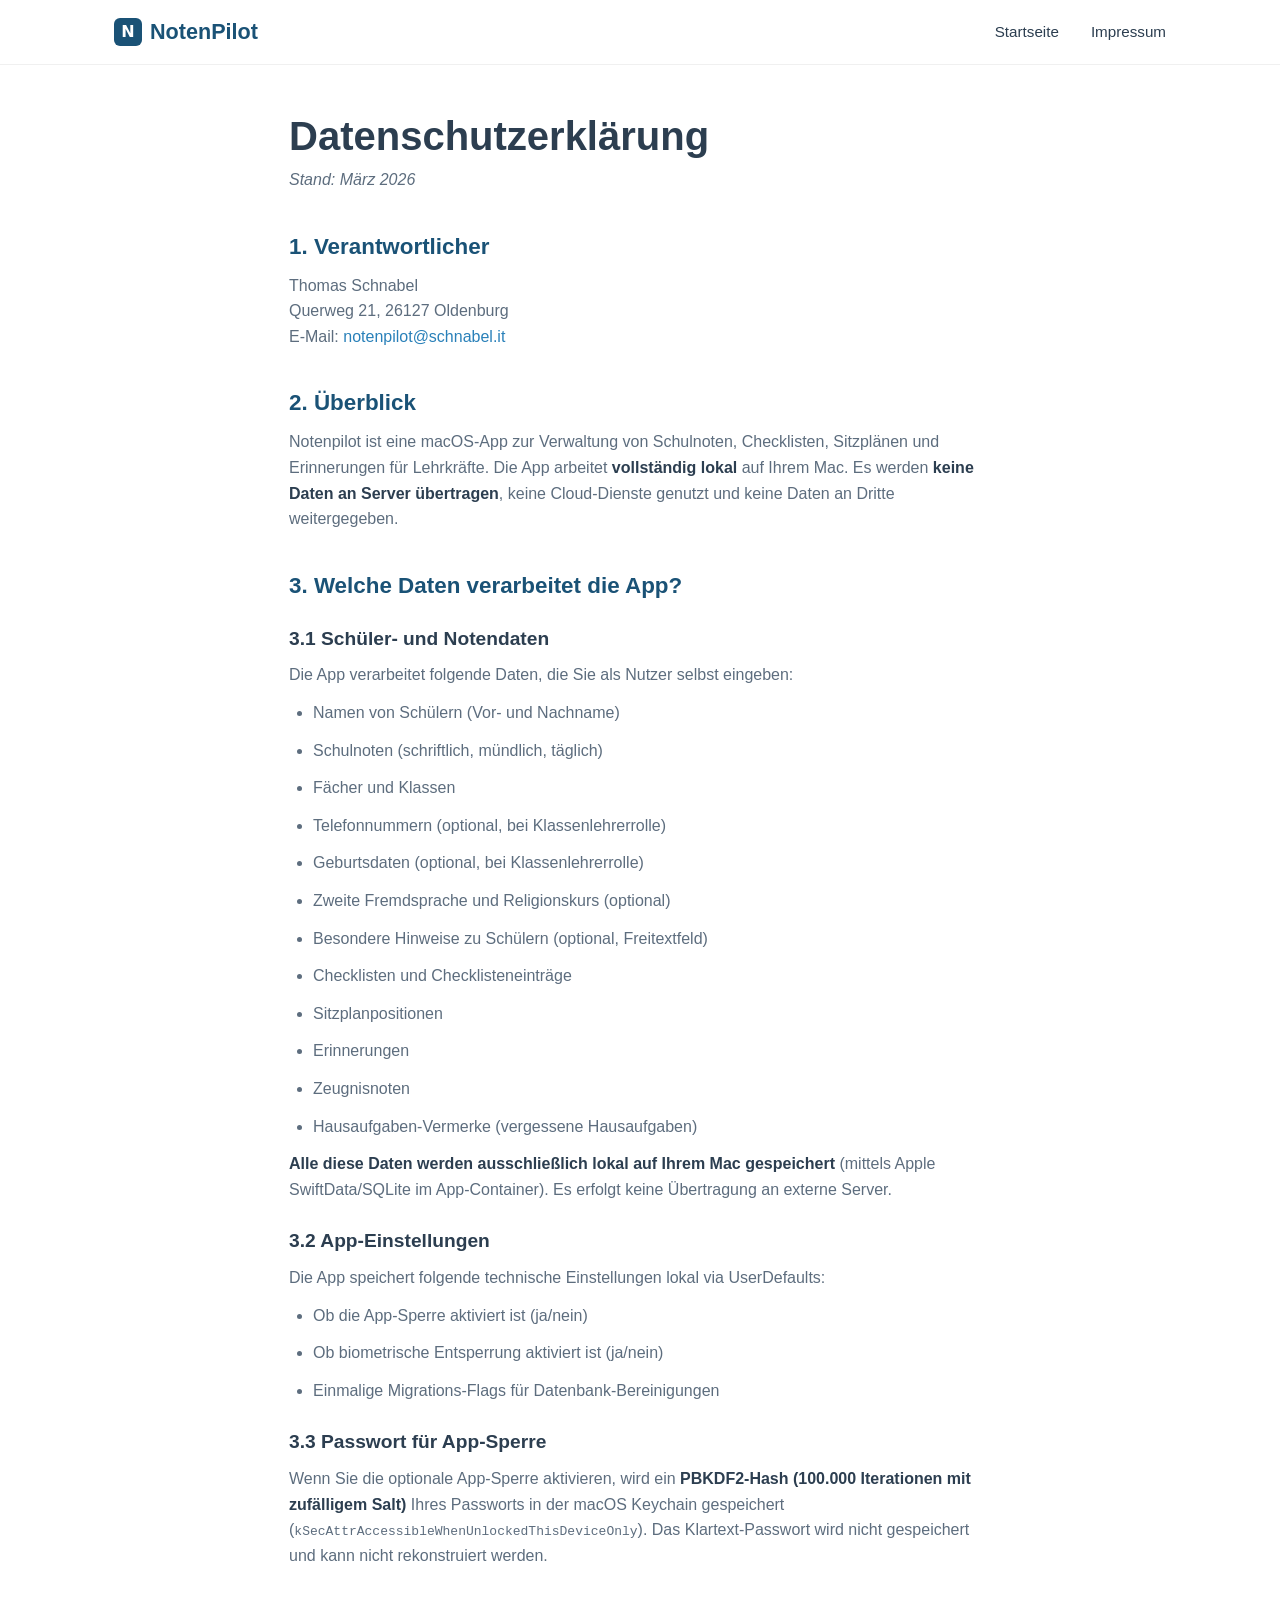
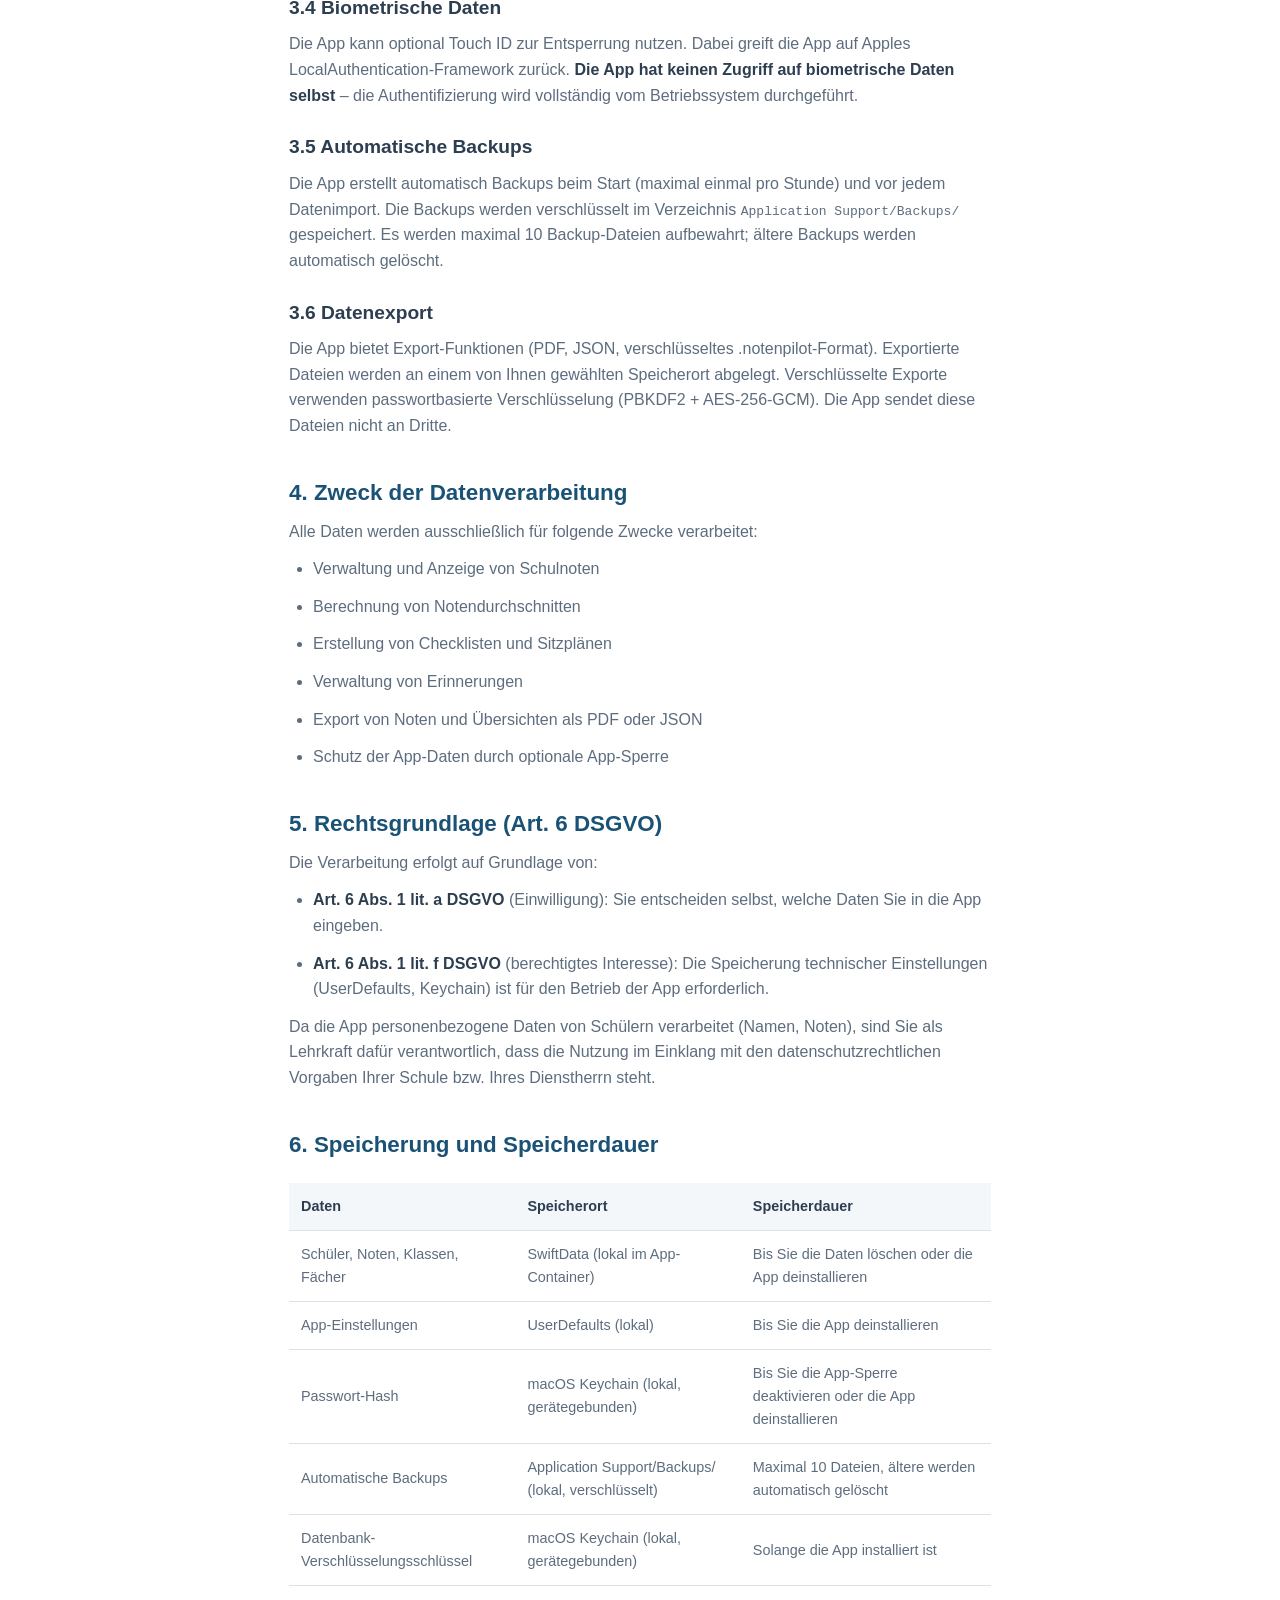
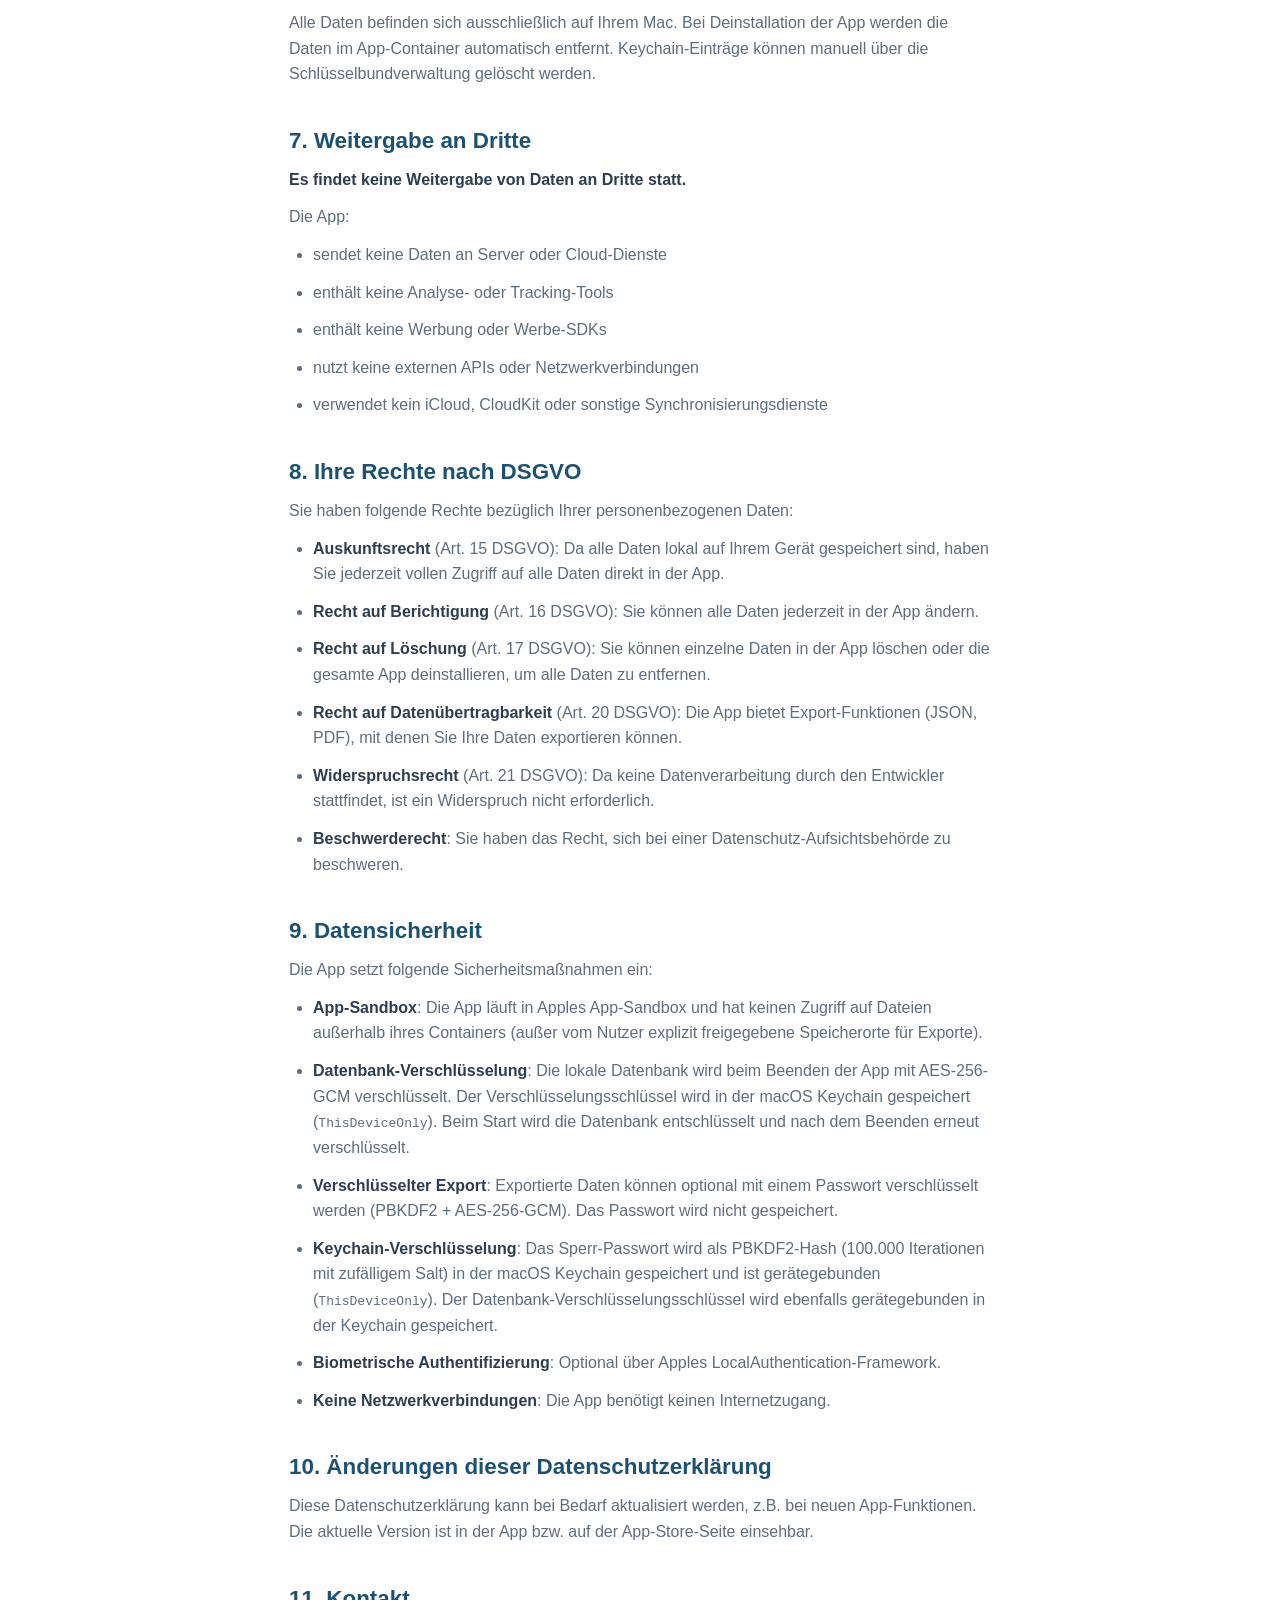
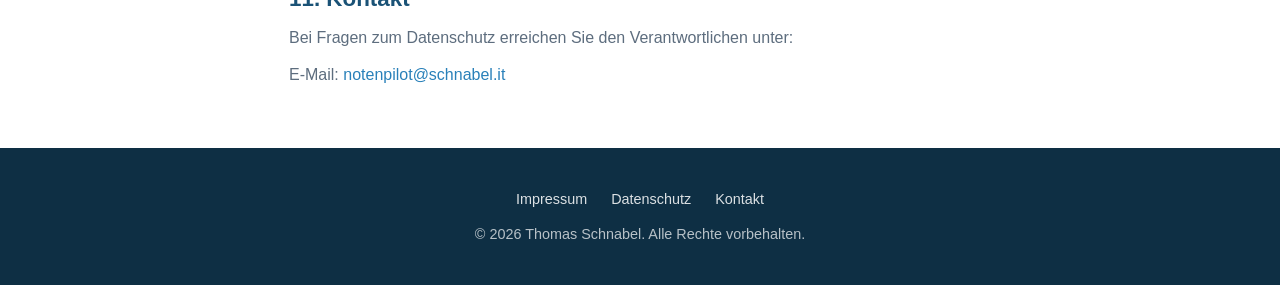
==== datenschutz.html @ e90957d6 "Initial commit: NotenPilot landing page Static landing page for notenpilot.schnabel.it with features" ====
<!DOCTYPE html>
<html lang="de">
<head>
  <meta charset="UTF-8">
  <meta name="viewport" content="width=device-width, initial-scale=1.0">
  <title>Datenschutzerklärung – NotenPilot</title>
  <link rel="stylesheet" href="css/style.css">
</head>
<body>

  <header class="header">
    <div class="container">
      <a href="/" class="logo">
        <svg width="28" height="28" viewBox="0 0 28 28" fill="none"><rect width="28" height="28" rx="6" fill="#1a5276"/><text x="14" y="19" text-anchor="middle" fill="#fff" font-size="16" font-weight="700" font-family="system-ui">N</text></svg>
        NotenPilot
      </a>
      <nav class="nav-links">
        <a href="/">Startseite</a>
        <a href="/impressum.html">Impressum</a>
      </nav>
      <button class="hamburger" aria-label="Menü öffnen">
        <span></span><span></span><span></span>
      </button>
    </div>
  </header>

  <main class="content-page">
    <h1>Datenschutzerklärung</h1>
    <p class="subtitle"><em>Stand: März 2026</em></p>

    <h2>1. Verantwortlicher</h2>
    <p>
      Thomas Schnabel<br>
      Querweg 21, 26127 Oldenburg<br>
      E-Mail: <a href="mailto:notenpilot@schnabel.it">notenpilot@schnabel.it</a>
    </p>

    <h2>2. Überblick</h2>
    <p>Notenpilot ist eine macOS-App zur Verwaltung von Schulnoten, Checklisten, Sitzplänen und Erinnerungen für Lehrkräfte. Die App arbeitet <strong>vollständig lokal</strong> auf Ihrem Mac. Es werden <strong>keine Daten an Server übertragen</strong>, keine Cloud-Dienste genutzt und keine Daten an Dritte weitergegeben.</p>

    <h2>3. Welche Daten verarbeitet die App?</h2>

    <h3>3.1 Schüler- und Notendaten</h3>
    <p>Die App verarbeitet folgende Daten, die Sie als Nutzer selbst eingeben:</p>
    <ul>
      <li>Namen von Schülern (Vor- und Nachname)</li>
      <li>Schulnoten (schriftlich, mündlich, täglich)</li>
      <li>Fächer und Klassen</li>
      <li>Telefonnummern (optional, bei Klassenlehrerrolle)</li>
      <li>Geburtsdaten (optional, bei Klassenlehrerrolle)</li>
      <li>Zweite Fremdsprache und Religionskurs (optional)</li>
      <li>Besondere Hinweise zu Schülern (optional, Freitextfeld)</li>
      <li>Checklisten und Checklisteneinträge</li>
      <li>Sitzplanpositionen</li>
      <li>Erinnerungen</li>
      <li>Zeugnisnoten</li>
      <li>Hausaufgaben-Vermerke (vergessene Hausaufgaben)</li>
    </ul>
    <p><strong>Alle diese Daten werden ausschließlich lokal auf Ihrem Mac gespeichert</strong> (mittels Apple SwiftData/SQLite im App-Container). Es erfolgt keine Übertragung an externe Server.</p>

    <h3>3.2 App-Einstellungen</h3>
    <p>Die App speichert folgende technische Einstellungen lokal via UserDefaults:</p>
    <ul>
      <li>Ob die App-Sperre aktiviert ist (ja/nein)</li>
      <li>Ob biometrische Entsperrung aktiviert ist (ja/nein)</li>
      <li>Einmalige Migrations-Flags für Datenbank-Bereinigungen</li>
    </ul>

    <h3>3.3 Passwort für App-Sperre</h3>
    <p>Wenn Sie die optionale App-Sperre aktivieren, wird ein <strong>PBKDF2-Hash (100.000 Iterationen mit zufälligem Salt)</strong> Ihres Passworts in der macOS Keychain gespeichert (<code>kSecAttrAccessibleWhenUnlockedThisDeviceOnly</code>). Das Klartext-Passwort wird nicht gespeichert und kann nicht rekonstruiert werden.</p>

    <h3>3.4 Biometrische Daten</h3>
    <p>Die App kann optional Touch ID zur Entsperrung nutzen. Dabei greift die App auf Apples LocalAuthentication-Framework zurück. <strong>Die App hat keinen Zugriff auf biometrische Daten selbst</strong> – die Authentifizierung wird vollständig vom Betriebssystem durchgeführt.</p>

    <h3>3.5 Automatische Backups</h3>
    <p>Die App erstellt automatisch Backups beim Start (maximal einmal pro Stunde) und vor jedem Datenimport. Die Backups werden verschlüsselt im Verzeichnis <code>Application Support/Backups/</code> gespeichert. Es werden maximal 10 Backup-Dateien aufbewahrt; ältere Backups werden automatisch gelöscht.</p>

    <h3>3.6 Datenexport</h3>
    <p>Die App bietet Export-Funktionen (PDF, JSON, verschlüsseltes .notenpilot-Format). Exportierte Dateien werden an einem von Ihnen gewählten Speicherort abgelegt. Verschlüsselte Exporte verwenden passwortbasierte Verschlüsselung (PBKDF2 + AES-256-GCM). Die App sendet diese Dateien nicht an Dritte.</p>

    <h2>4. Zweck der Datenverarbeitung</h2>
    <p>Alle Daten werden ausschließlich für folgende Zwecke verarbeitet:</p>
    <ul>
      <li>Verwaltung und Anzeige von Schulnoten</li>
      <li>Berechnung von Notendurchschnitten</li>
      <li>Erstellung von Checklisten und Sitzplänen</li>
      <li>Verwaltung von Erinnerungen</li>
      <li>Export von Noten und Übersichten als PDF oder JSON</li>
      <li>Schutz der App-Daten durch optionale App-Sperre</li>
    </ul>

    <h2>5. Rechtsgrundlage (Art. 6 DSGVO)</h2>
    <p>Die Verarbeitung erfolgt auf Grundlage von:</p>
    <ul>
      <li><strong>Art. 6 Abs. 1 lit. a DSGVO</strong> (Einwilligung): Sie entscheiden selbst, welche Daten Sie in die App eingeben.</li>
      <li><strong>Art. 6 Abs. 1 lit. f DSGVO</strong> (berechtigtes Interesse): Die Speicherung technischer Einstellungen (UserDefaults, Keychain) ist für den Betrieb der App erforderlich.</li>
    </ul>
    <p>Da die App personenbezogene Daten von Schülern verarbeitet (Namen, Noten), sind Sie als Lehrkraft dafür verantwortlich, dass die Nutzung im Einklang mit den datenschutzrechtlichen Vorgaben Ihrer Schule bzw. Ihres Dienstherrn steht.</p>

    <h2>6. Speicherung und Speicherdauer</h2>
    <table>
      <thead>
        <tr>
          <th>Daten</th>
          <th>Speicherort</th>
          <th>Speicherdauer</th>
        </tr>
      </thead>
      <tbody>
        <tr>
          <td>Schüler, Noten, Klassen, Fächer</td>
          <td>SwiftData (lokal im App-Container)</td>
          <td>Bis Sie die Daten löschen oder die App deinstallieren</td>
        </tr>
        <tr>
          <td>App-Einstellungen</td>
          <td>UserDefaults (lokal)</td>
          <td>Bis Sie die App deinstallieren</td>
        </tr>
        <tr>
          <td>Passwort-Hash</td>
          <td>macOS Keychain (lokal, gerätegebunden)</td>
          <td>Bis Sie die App-Sperre deaktivieren oder die App deinstallieren</td>
        </tr>
        <tr>
          <td>Automatische Backups</td>
          <td>Application Support/Backups/ (lokal, verschlüsselt)</td>
          <td>Maximal 10 Dateien, ältere werden automatisch gelöscht</td>
        </tr>
        <tr>
          <td>Datenbank-Verschlüsselungsschlüssel</td>
          <td>macOS Keychain (lokal, gerätegebunden)</td>
          <td>Solange die App installiert ist</td>
        </tr>
      </tbody>
    </table>
    <p>Alle Daten befinden sich ausschließlich auf Ihrem Mac. Bei Deinstallation der App werden die Daten im App-Container automatisch entfernt. Keychain-Einträge können manuell über die Schlüsselbundverwaltung gelöscht werden.</p>

    <h2>7. Weitergabe an Dritte</h2>
    <p><strong>Es findet keine Weitergabe von Daten an Dritte statt.</strong></p>
    <p>Die App:</p>
    <ul>
      <li>sendet keine Daten an Server oder Cloud-Dienste</li>
      <li>enthält keine Analyse- oder Tracking-Tools</li>
      <li>enthält keine Werbung oder Werbe-SDKs</li>
      <li>nutzt keine externen APIs oder Netzwerkverbindungen</li>
      <li>verwendet kein iCloud, CloudKit oder sonstige Synchronisierungsdienste</li>
    </ul>

    <h2>8. Ihre Rechte nach DSGVO</h2>
    <p>Sie haben folgende Rechte bezüglich Ihrer personenbezogenen Daten:</p>
    <ul>
      <li><strong>Auskunftsrecht</strong> (Art. 15 DSGVO): Da alle Daten lokal auf Ihrem Gerät gespeichert sind, haben Sie jederzeit vollen Zugriff auf alle Daten direkt in der App.</li>
      <li><strong>Recht auf Berichtigung</strong> (Art. 16 DSGVO): Sie können alle Daten jederzeit in der App ändern.</li>
      <li><strong>Recht auf Löschung</strong> (Art. 17 DSGVO): Sie können einzelne Daten in der App löschen oder die gesamte App deinstallieren, um alle Daten zu entfernen.</li>
      <li><strong>Recht auf Datenübertragbarkeit</strong> (Art. 20 DSGVO): Die App bietet Export-Funktionen (JSON, PDF), mit denen Sie Ihre Daten exportieren können.</li>
      <li><strong>Widerspruchsrecht</strong> (Art. 21 DSGVO): Da keine Datenverarbeitung durch den Entwickler stattfindet, ist ein Widerspruch nicht erforderlich.</li>
      <li><strong>Beschwerderecht</strong>: Sie haben das Recht, sich bei einer Datenschutz-Aufsichtsbehörde zu beschweren.</li>
    </ul>

    <h2>9. Datensicherheit</h2>
    <p>Die App setzt folgende Sicherheitsmaßnahmen ein:</p>
    <ul>
      <li><strong>App-Sandbox</strong>: Die App läuft in Apples App-Sandbox und hat keinen Zugriff auf Dateien außerhalb ihres Containers (außer vom Nutzer explizit freigegebene Speicherorte für Exporte).</li>
      <li><strong>Datenbank-Verschlüsselung</strong>: Die lokale Datenbank wird beim Beenden der App mit AES-256-GCM verschlüsselt. Der Verschlüsselungsschlüssel wird in der macOS Keychain gespeichert (<code>ThisDeviceOnly</code>). Beim Start wird die Datenbank entschlüsselt und nach dem Beenden erneut verschlüsselt.</li>
      <li><strong>Verschlüsselter Export</strong>: Exportierte Daten können optional mit einem Passwort verschlüsselt werden (PBKDF2 + AES-256-GCM). Das Passwort wird nicht gespeichert.</li>
      <li><strong>Keychain-Verschlüsselung</strong>: Das Sperr-Passwort wird als PBKDF2-Hash (100.000 Iterationen mit zufälligem Salt) in der macOS Keychain gespeichert und ist gerätegebunden (<code>ThisDeviceOnly</code>). Der Datenbank-Verschlüsselungsschlüssel wird ebenfalls gerätegebunden in der Keychain gespeichert.</li>
      <li><strong>Biometrische Authentifizierung</strong>: Optional über Apples LocalAuthentication-Framework.</li>
      <li><strong>Keine Netzwerkverbindungen</strong>: Die App benötigt keinen Internetzugang.</li>
    </ul>

    <h2>10. Änderungen dieser Datenschutzerklärung</h2>
    <p>Diese Datenschutzerklärung kann bei Bedarf aktualisiert werden, z.B. bei neuen App-Funktionen. Die aktuelle Version ist in der App bzw. auf der App-Store-Seite einsehbar.</p>

    <h2>11. Kontakt</h2>
    <p>Bei Fragen zum Datenschutz erreichen Sie den Verantwortlichen unter:</p>
    <p>E-Mail: <a href="mailto:notenpilot@schnabel.it">notenpilot@schnabel.it</a></p>
  </main>

  <footer class="footer">
    <div class="container">
      <div class="footer-links">
        <a href="/impressum.html">Impressum</a>
        <a href="/datenschutz.html">Datenschutz</a>
        <a href="mailto:notenpilot@schnabel.it">Kontakt</a>
      </div>
      <p>&copy; 2026 Thomas Schnabel. Alle Rechte vorbehalten.</p>
    </div>
  </footer>

  <script src="js/main.js"></script>
</body>
</html>
---- css/style.css ----
/* ===== Custom Properties ===== */
:root {
  --primary: #1a5276;
  --primary-light: #2980b9;
  --primary-dark: #0e2f44;
  --secondary: #1e8449;
  --bg: #ffffff;
  --bg-alt: #f4f7fa;
  --bg-dark: #0e2f44;
  --text: #2c3e50;
  --text-light: #5d6d7e;
  --font: -apple-system, BlinkMacSystemFont, "Segoe UI", Roboto, "Helvetica Neue", Arial, sans-serif;
  --radius: 12px;
  --shadow: 0 2px 16px rgba(0,0,0,0.08);
  --transition: 0.3s ease;
}

/* ===== Reset ===== */
*, *::before, *::after { box-sizing: border-box; margin: 0; padding: 0; }
html { scroll-behavior: smooth; }
body {
  font-family: var(--font);
  color: var(--text);
  background: var(--bg);
  line-height: 1.6;
  -webkit-font-smoothing: antialiased;
}
img, svg { display: block; max-width: 100%; }
a { color: var(--primary-light); text-decoration: none; }
a:hover { text-decoration: underline; }
ul { list-style: none; }

/* ===== Typography ===== */
h1 { font-size: clamp(2.2rem, 5vw, 3.5rem); line-height: 1.15; font-weight: 700; }
h2 { font-size: clamp(1.6rem, 3vw, 2.2rem); line-height: 1.25; font-weight: 700; }
h3 { font-size: 1.2rem; font-weight: 600; }

/* ===== Layout ===== */
.container { max-width: 1100px; margin: 0 auto; padding: 0 1.5rem; }
.section { padding: 5rem 0; }
.section--alt { background: var(--bg-alt); }
.section--dark { background: var(--bg-dark); color: #fff; }
.section--dark .section-subtitle { color: rgba(255,255,255,0.75); }
.section-title { text-align: center; margin-bottom: 0.75rem; }
.section-subtitle { text-align: center; color: var(--text-light); margin-bottom: 3rem; max-width: 600px; margin-left: auto; margin-right: auto; font-size: 1.1rem; }

/* ===== Header ===== */
.header {
  position: sticky; top: 0; z-index: 100;
  background: rgba(255,255,255,0.85);
  backdrop-filter: blur(12px);
  -webkit-backdrop-filter: blur(12px);
  border-bottom: 1px solid rgba(0,0,0,0.06);
}
.header .container {
  display: flex; align-items: center; justify-content: space-between;
  height: 64px;
}
.logo {
  font-size: 1.35rem; font-weight: 700; color: var(--primary);
  display: flex; align-items: center; gap: 0.5rem;
}
.logo:hover { text-decoration: none; }
.nav-links { display: flex; align-items: center; gap: 2rem; }
.nav-links a { color: var(--text); font-size: 0.95rem; font-weight: 500; }
.nav-links a:hover { color: var(--primary-light); text-decoration: none; }
.nav-cta {
  background: var(--primary); color: #fff !important; padding: 0.5rem 1.25rem;
  border-radius: 8px; font-weight: 600; font-size: 0.9rem;
  transition: background var(--transition);
}
.nav-cta:hover { background: var(--primary-light); }

/* Hamburger */
.hamburger { display: none; background: none; border: none; cursor: pointer; padding: 0.5rem; }
.hamburger span {
  display: block; width: 24px; height: 2px; background: var(--text);
  margin: 6px 0; transition: var(--transition);
}
.hamburger.is-open span:nth-child(1) { transform: rotate(45deg) translate(5px, 6px); }
.hamburger.is-open span:nth-child(2) { opacity: 0; }
.hamburger.is-open span:nth-child(3) { transform: rotate(-45deg) translate(5px, -6px); }

/* ===== Hero ===== */
.hero {
  background: linear-gradient(135deg, var(--primary-dark) 0%, var(--primary) 50%, var(--primary-light) 100%);
  color: #fff; padding: 6rem 0 8rem; position: relative; overflow: hidden;
  text-align: center;
}
.hero h1 { margin-bottom: 1.25rem; }
.hero p { font-size: 1.2rem; opacity: 0.9; max-width: 600px; margin: 0 auto 2.5rem; }
.hero-buttons { display: flex; gap: 1rem; justify-content: center; flex-wrap: wrap; }
.btn {
  display: inline-flex; align-items: center; gap: 0.5rem;
  padding: 0.85rem 1.75rem; border-radius: 10px; font-weight: 600;
  font-size: 1rem; transition: transform var(--transition), box-shadow var(--transition);
  cursor: pointer; border: none;
}
.btn:hover { transform: translateY(-2px); box-shadow: 0 4px 20px rgba(0,0,0,0.2); text-decoration: none; }
.btn--primary { background: #fff; color: var(--primary); }
.btn--outline { background: transparent; color: #fff; border: 2px solid rgba(255,255,255,0.5); }
.btn--outline:hover { border-color: #fff; }
.hero-wave {
  position: absolute; bottom: -1px; left: 0; width: 100%;
  line-height: 0;
}
.hero-wave svg { width: 100%; height: auto; }

/* ===== Primary Features (alternating) ===== */
.feature-row {
  display: grid; grid-template-columns: 1fr 1fr; gap: 3rem;
  align-items: center; margin-bottom: 4rem;
}
.feature-row:last-child { margin-bottom: 0; }
.feature-row--reverse .feature-text { order: 2; }
.feature-row--reverse .feature-image { order: 1; }
.feature-text h3 { font-size: 1.5rem; margin-bottom: 0.75rem; color: var(--primary); }
.feature-text p { color: var(--text-light); font-size: 1.05rem; }
.feature-image { border-radius: var(--radius); overflow: hidden; box-shadow: var(--shadow); }
.feature-image img, .feature-image svg { width: 100%; }

/* ===== Secondary Features Grid ===== */
.features-grid {
  display: grid; grid-template-columns: repeat(3, 1fr); gap: 2rem;
  margin-top: 3rem;
}
.feature-card {
  background: var(--bg); border-radius: var(--radius); padding: 2rem;
  box-shadow: var(--shadow); text-align: center;
  transition: transform var(--transition), box-shadow var(--transition);
}
.feature-card:hover { transform: translateY(-4px); box-shadow: 0 8px 30px rgba(0,0,0,0.12); }
.feature-card .icon { width: 56px; height: 56px; margin: 0 auto 1rem; }
.feature-card h3 { margin-bottom: 0.5rem; }
.feature-card p { color: var(--text-light); font-size: 0.95rem; }

/* ===== Privacy Highlight ===== */
.privacy-section {
  background: linear-gradient(135deg, var(--bg-dark) 0%, #153d55 100%);
  color: #fff;
}
.privacy-section .section-subtitle { color: rgba(255,255,255,0.7); }
.privacy-shield { text-align: center; margin-bottom: 1rem; }
.privacy-shield svg { width: 64px; height: 64px; margin: 0 auto; }
.privacy-grid {
  display: grid; grid-template-columns: repeat(3, 1fr); gap: 1.5rem;
}
.privacy-card {
  background: rgba(255,255,255,0.08); border: 1px solid rgba(255,255,255,0.12);
  border-radius: var(--radius); padding: 1.5rem; text-align: center;
  transition: background var(--transition);
}
.privacy-card:hover { background: rgba(255,255,255,0.14); }
.privacy-card .icon { font-size: 2rem; margin-bottom: 0.75rem; }
.privacy-card h3 { font-size: 1.05rem; margin-bottom: 0.4rem; }
.privacy-card p { font-size: 0.9rem; opacity: 0.75; }

/* ===== Roadmap Timeline ===== */
.timeline { position: relative; max-width: 600px; margin: 0 auto; padding-left: 2rem; }
.timeline::before {
  content: ''; position: absolute; left: 0; top: 0; bottom: 0;
  width: 3px; background: var(--primary-light); border-radius: 2px;
}
.timeline-item { position: relative; margin-bottom: 2.5rem; }
.timeline-item:last-child { margin-bottom: 0; }
.timeline-item::before {
  content: ''; position: absolute; left: -2rem; top: 0.35rem;
  width: 13px; height: 13px; background: var(--primary);
  border: 3px solid var(--primary-light); border-radius: 50%;
  transform: translateX(-5px);
}
.timeline-item h3 { margin-bottom: 0.35rem; }
.timeline-item p { color: var(--text-light); font-size: 0.95rem; }
.timeline-badge {
  display: inline-block; font-size: 0.75rem; font-weight: 600;
  background: var(--bg-alt); color: var(--primary); padding: 0.2rem 0.6rem;
  border-radius: 4px; margin-bottom: 0.5rem;
}

/* ===== App Store / CTA Section ===== */
.cta-section { text-align: center; }
.cta-section .app-preview { max-width: 700px; margin: 2rem auto 0; border-radius: var(--radius); box-shadow: var(--shadow); }
.app-store-badge { height: 52px; margin: 0 auto; }

/* ===== Footer ===== */
.footer {
  background: var(--bg-dark); color: rgba(255,255,255,0.7);
  padding: 2.5rem 0; text-align: center; font-size: 0.9rem;
}
.footer a { color: rgba(255,255,255,0.85); }
.footer-links { display: flex; justify-content: center; gap: 1.5rem; margin-bottom: 0.75rem; }

/* ===== Content Pages ===== */
.content-page { max-width: 750px; margin: 0 auto; padding: 3rem 1.5rem; }
.content-page h1 { font-size: clamp(1.8rem, 4vw, 2.5rem); margin-bottom: 0.5rem; }
.content-page .subtitle { color: var(--text-light); margin-bottom: 2.5rem; }
.content-page h2 { font-size: 1.4rem; margin-top: 2.5rem; margin-bottom: 0.75rem; color: var(--primary); }
.content-page h3 { margin-top: 1.5rem; margin-bottom: 0.5rem; }
.content-page p, .content-page li { margin-bottom: 0.75rem; color: var(--text-light); }
.content-page ul { padding-left: 1.5rem; list-style: disc; }
.content-page strong { color: var(--text); }
.content-page table { width: 100%; border-collapse: collapse; margin: 1.5rem 0; font-size: 0.9rem; }
.content-page th, .content-page td { text-align: left; padding: 0.75rem; border-bottom: 1px solid #e0e0e0; }
.content-page th { font-weight: 600; color: var(--text); background: var(--bg-alt); }
.content-page td { color: var(--text-light); }

/* ===== Scroll Animations ===== */
.animate-on-scroll {
  opacity: 0; transform: translateY(24px);
  transition: opacity 0.6s ease, transform 0.6s ease;
}
.animate-on-scroll.is-visible { opacity: 1; transform: translateY(0); }

@media (prefers-reduced-motion: reduce) {
  .animate-on-scroll { opacity: 1; transform: none; transition: none; }
}

/* ===== Responsive ===== */
@media (max-width: 1024px) {
  .feature-row { gap: 2rem; }
  .features-grid { grid-template-columns: repeat(2, 1fr); }
  .privacy-grid { grid-template-columns: repeat(2, 1fr); }
}

@media (max-width: 768px) {
  .nav-links {
    position: fixed; top: 64px; left: 0; right: 0; bottom: 0;
    background: rgba(255,255,255,0.97); backdrop-filter: blur(12px);
    flex-direction: column; justify-content: center; gap: 2rem;
    opacity: 0; pointer-events: none; transition: opacity var(--transition);
  }
  .nav-links.is-open { opacity: 1; pointer-events: all; }
  .nav-links a { font-size: 1.2rem; }
  .hamburger { display: block; }

  .hero { padding: 4rem 0 6rem; }
  .feature-row { grid-template-columns: 1fr; gap: 2rem; }
  .feature-row--reverse .feature-text { order: 1; }
  .feature-row--reverse .feature-image { order: 2; }
  .features-grid { grid-template-columns: 1fr; }
  .privacy-grid { grid-template-columns: 1fr; }
  .section { padding: 3.5rem 0; }

  .content-page table { display: block; overflow-x: auto; }
}
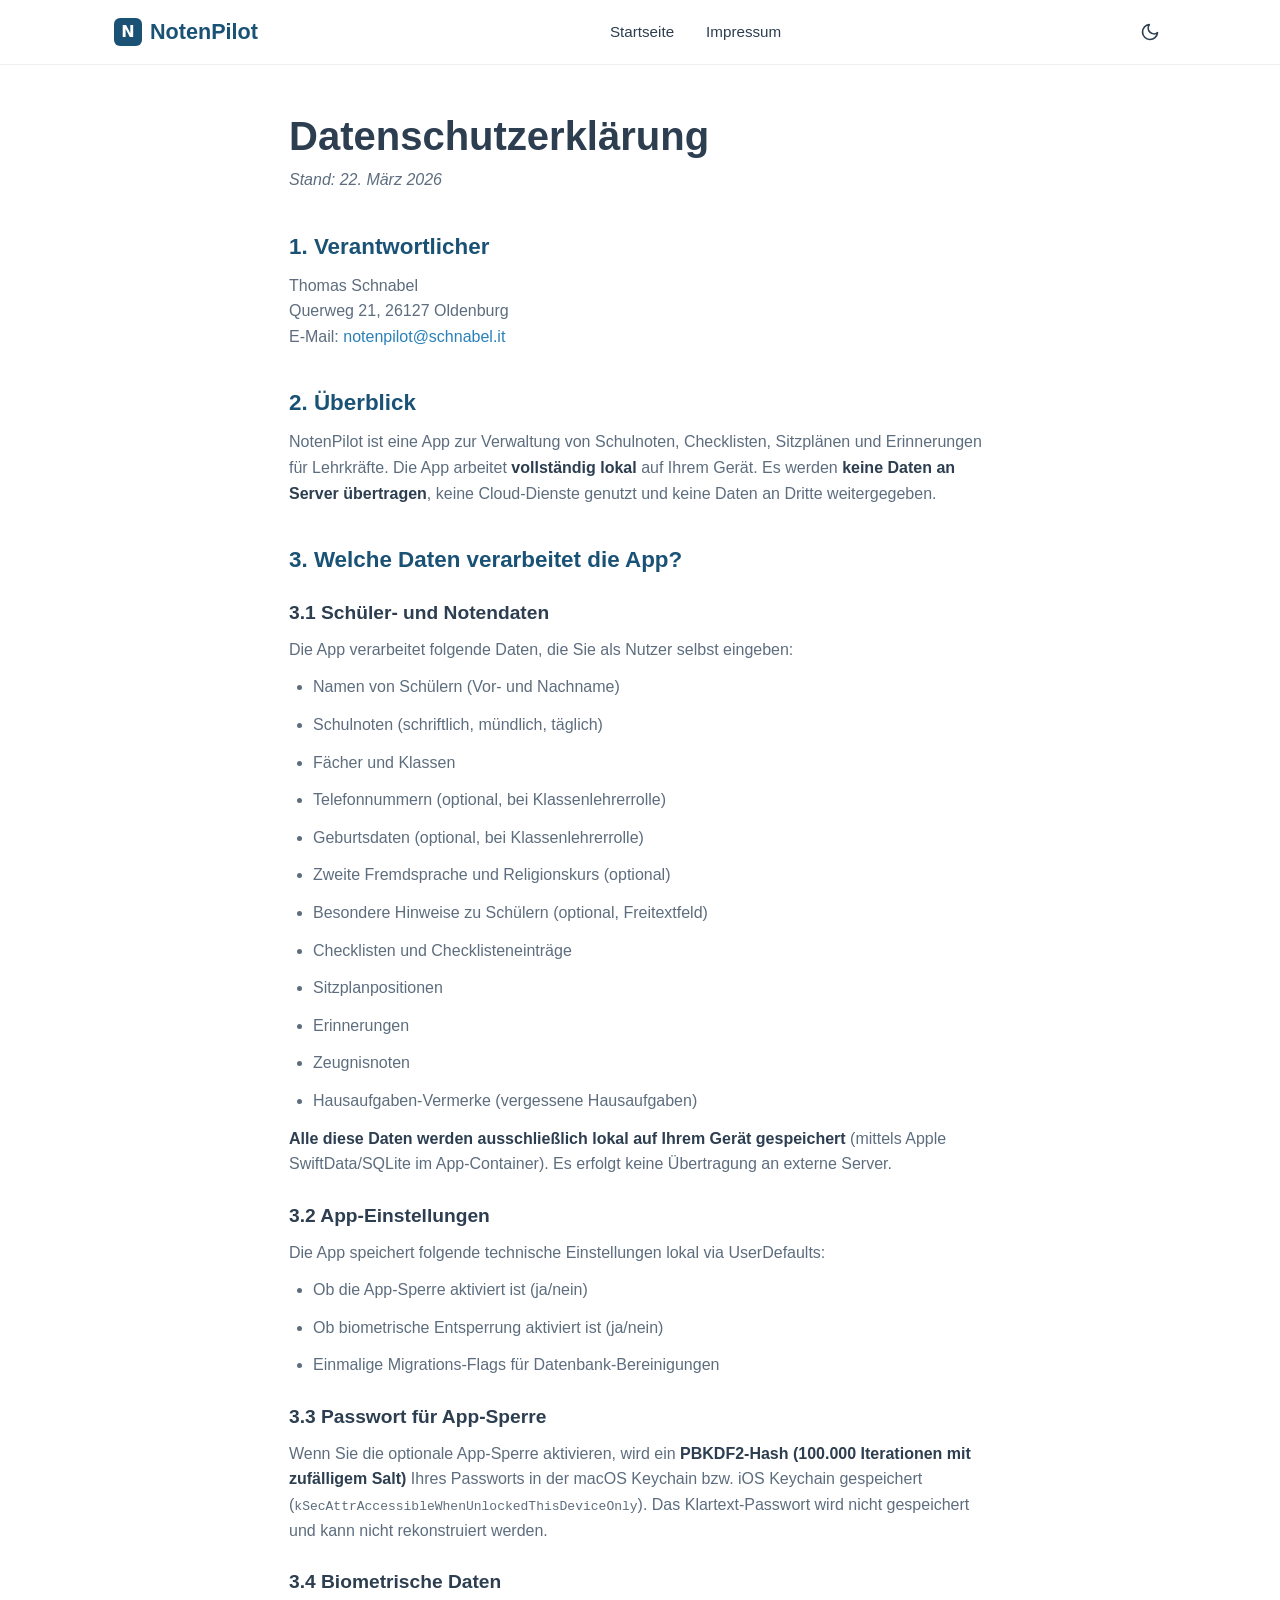
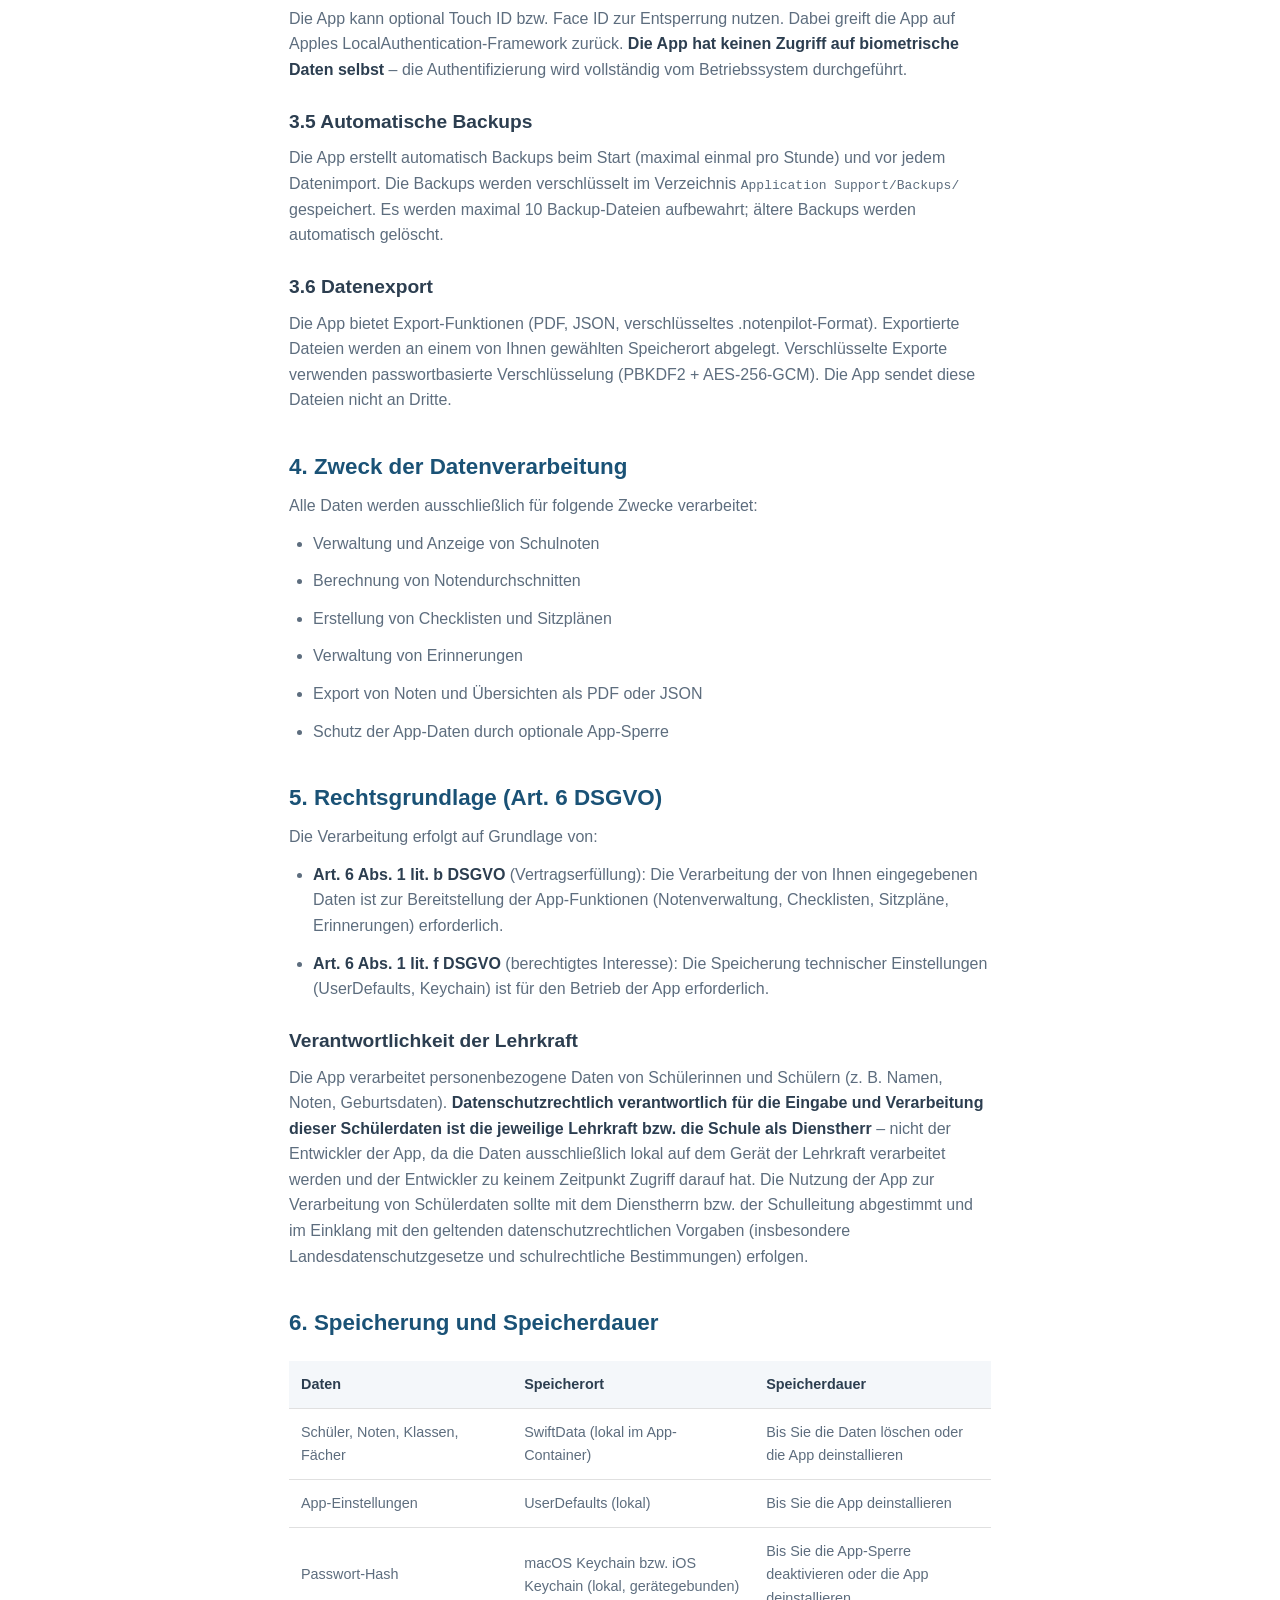
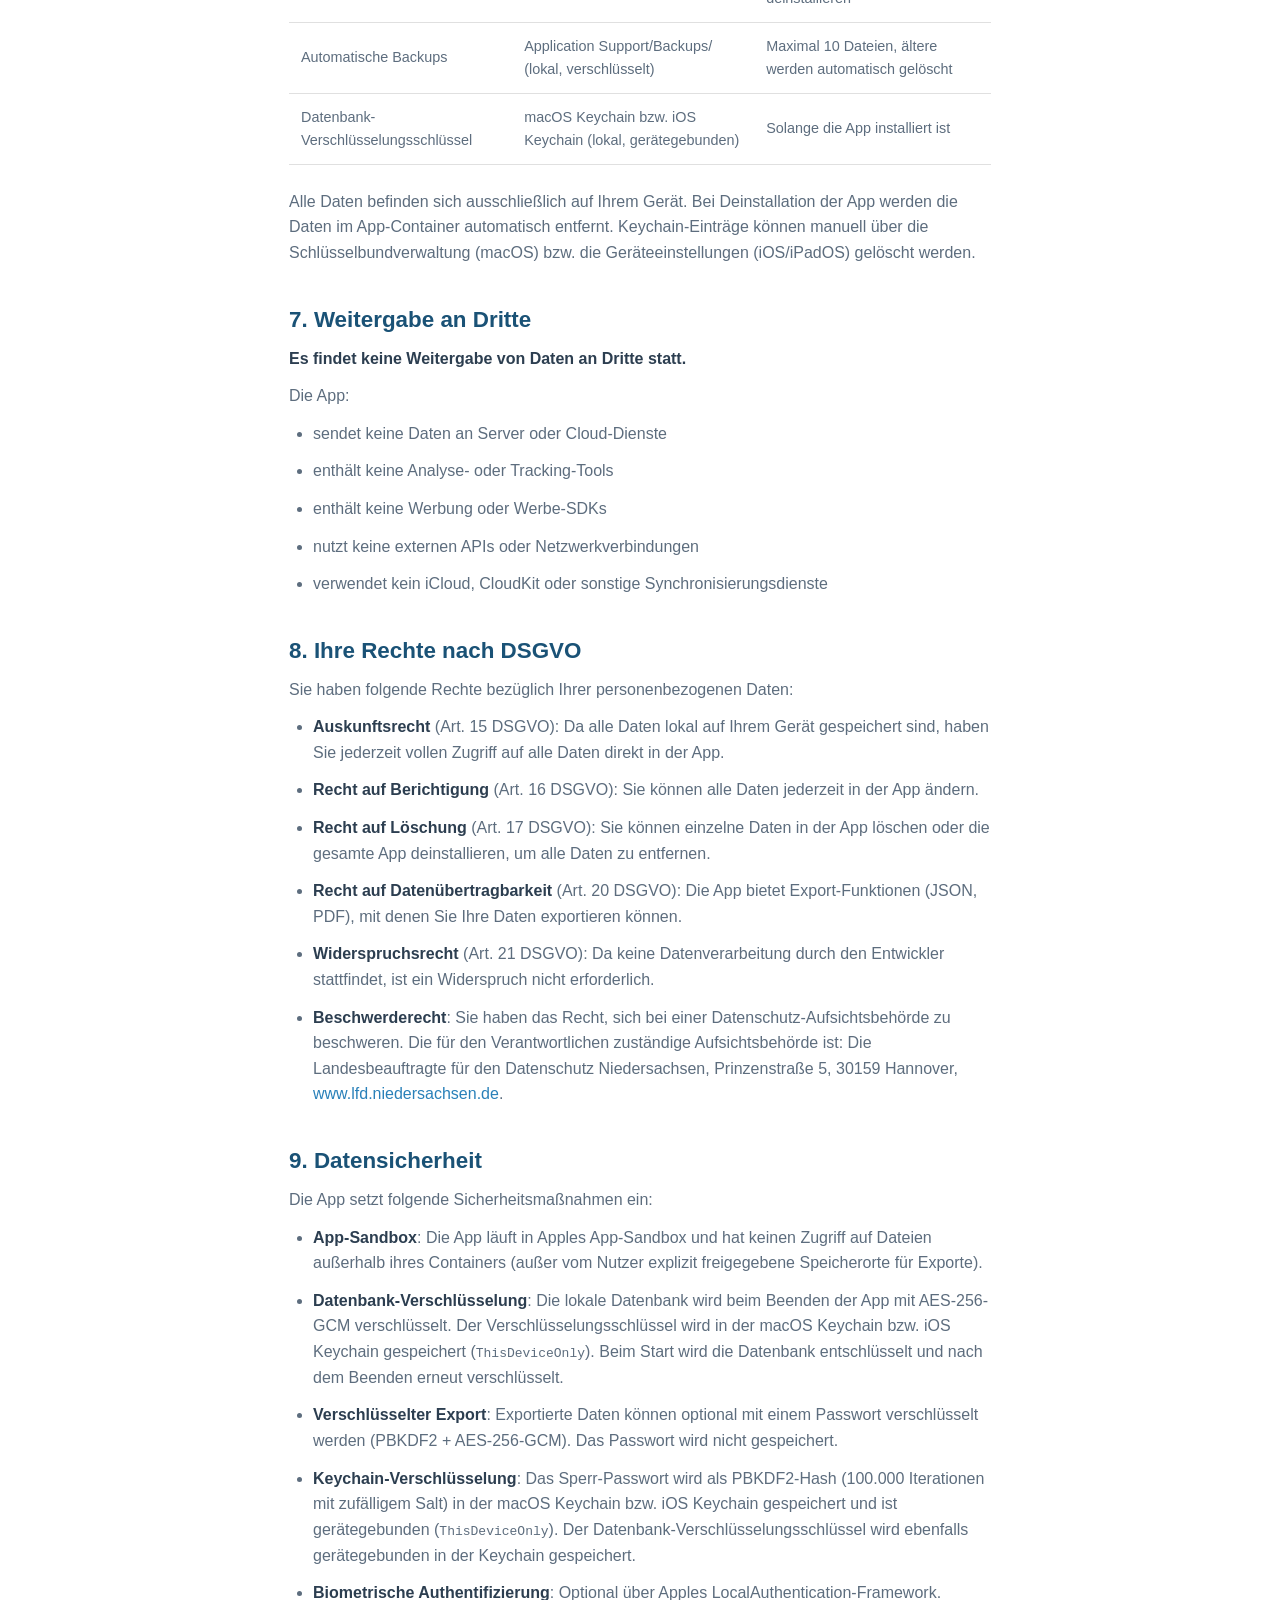
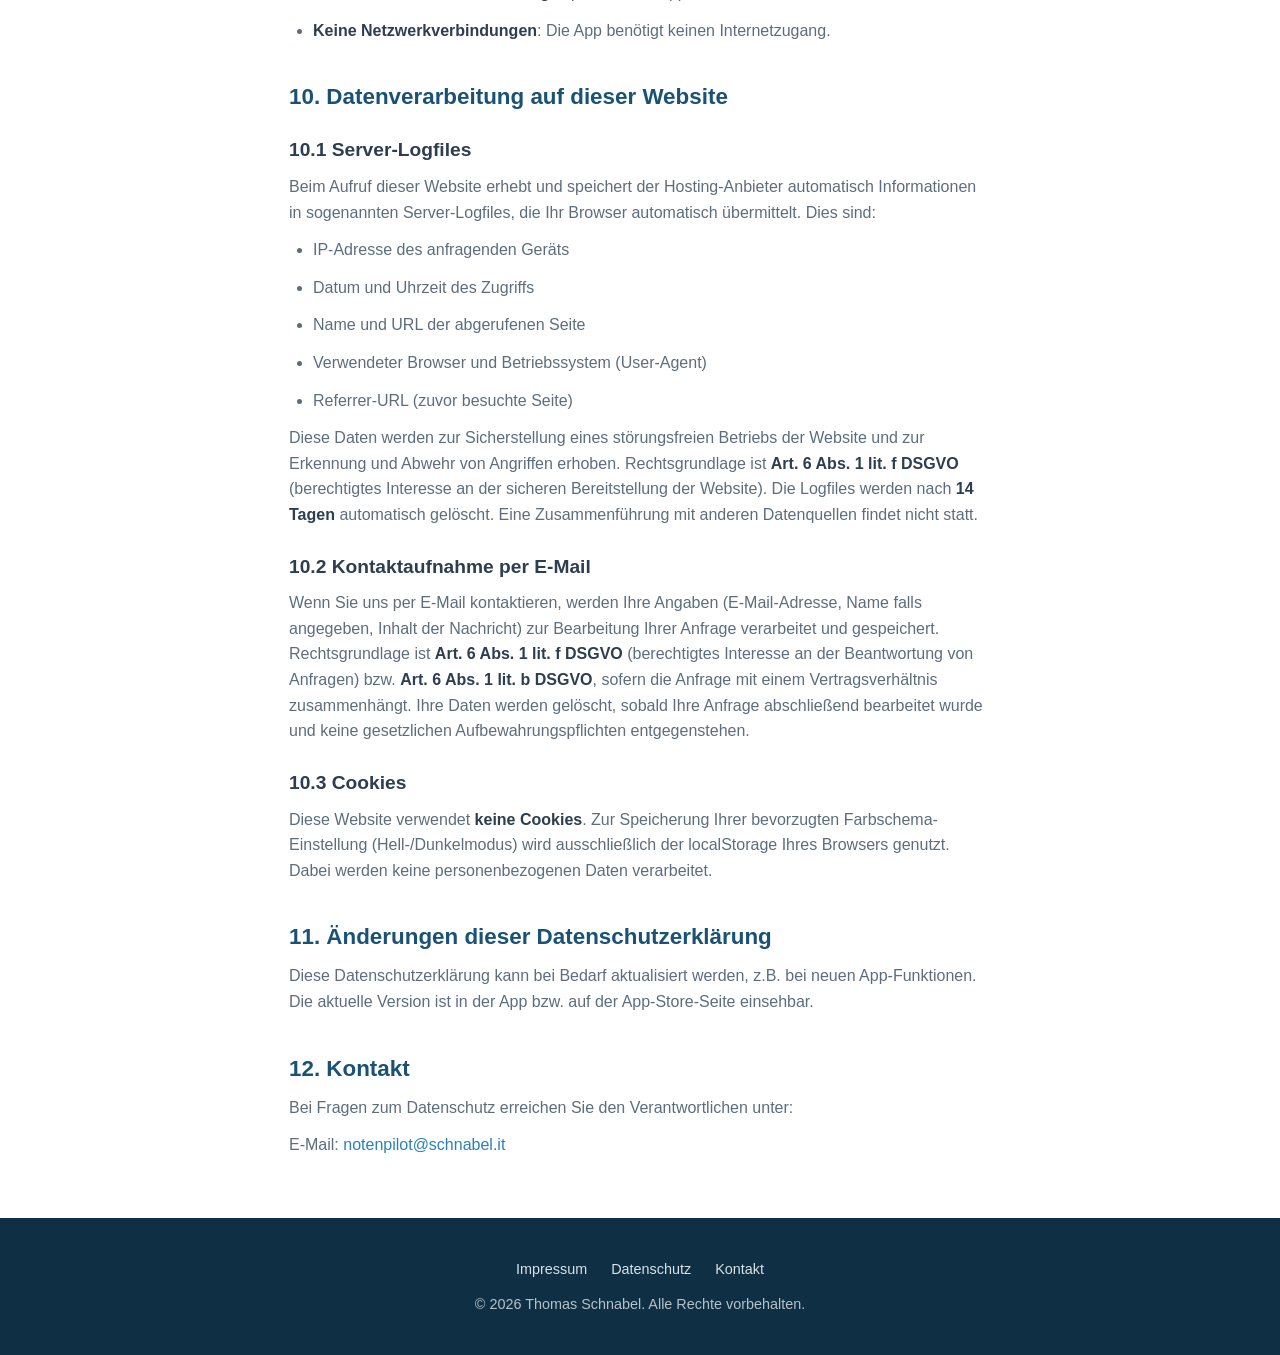
==== commit 7e4fc516: "Website-Update: Datenschutz überarbeitet, OG-Image, SEO & Design - Datenschutz: geräteneutral formul" ====
--- a/datenschutz.html
+++ b/datenschutz.html
@@ -4,7 +4,20 @@
   <meta charset="UTF-8">
   <meta name="viewport" content="width=device-width, initial-scale=1.0">
   <title>Datenschutzerklärung – NotenPilot</title>
+  <meta name="description" content="Datenschutzerklärung für NotenPilot – erfahre, wie die App deine Daten schützt. Lokale Speicherung, AES-256-Verschlüsselung, kein Tracking.">
+  <meta name="robots" content="index, follow">
+  <meta name="theme-color" content="#1a5276">
+  <link rel="canonical" href="https://notenpilot.schnabel.it/datenschutz.html">
+  <meta property="og:title" content="Datenschutzerklärung – NotenPilot">
+  <meta property="og:description" content="Datenschutzerklärung für NotenPilot – lokale Speicherung, AES-256-Verschlüsselung, kein Tracking.">
+  <meta property="og:type" content="website">
+  <meta property="og:url" content="https://notenpilot.schnabel.it/datenschutz.html">
+  <meta property="og:site_name" content="NotenPilot">
+  <meta property="og:locale" content="de_DE">
   <link rel="stylesheet" href="css/style.css">
+  <script>
+    (function(){var t=localStorage.getItem('theme')||(matchMedia('(prefers-color-scheme:dark)').matches?'dark':'light');document.documentElement.setAttribute('data-theme',t)})();
+  </script>
 </head>
 <body>
 
@@ -18,6 +31,10 @@
         <a href="/">Startseite</a>
         <a href="/impressum.html">Impressum</a>
       </nav>
+      <button class="theme-toggle" aria-label="Farbschema wechseln">
+        <svg class="icon-moon" viewBox="0 0 24 24" fill="none" stroke="currentColor" stroke-width="2" stroke-linecap="round" stroke-linejoin="round"><path d="M21 12.79A9 9 0 1 1 11.21 3 7 7 0 0 0 21 12.79z"/></svg>
+        <svg class="icon-sun" viewBox="0 0 24 24" fill="none" stroke="currentColor" stroke-width="2" stroke-linecap="round" stroke-linejoin="round"><circle cx="12" cy="12" r="5"/><line x1="12" y1="1" x2="12" y2="3"/><line x1="12" y1="21" x2="12" y2="23"/><line x1="4.22" y1="4.22" x2="5.64" y2="5.64"/><line x1="18.36" y1="18.36" x2="19.78" y2="19.78"/><line x1="1" y1="12" x2="3" y2="12"/><line x1="21" y1="12" x2="23" y2="12"/><line x1="4.22" y1="19.78" x2="5.64" y2="18.36"/><line x1="18.36" y1="5.64" x2="19.78" y2="4.22"/></svg>
+      </button>
       <button class="hamburger" aria-label="Menü öffnen">
         <span></span><span></span><span></span>
       </button>
@@ -26,7 +43,7 @@
 
   <main class="content-page">
     <h1>Datenschutzerklärung</h1>
-    <p class="subtitle"><em>Stand: März 2026</em></p>
+    <p class="subtitle"><em>Stand: 22. März 2026</em></p>
 
     <h2>1. Verantwortlicher</h2>
     <p>
@@ -36,7 +53,7 @@
     </p>
 
     <h2>2. Überblick</h2>
-    <p>Notenpilot ist eine macOS-App zur Verwaltung von Schulnoten, Checklisten, Sitzplänen und Erinnerungen für Lehrkräfte. Die App arbeitet <strong>vollständig lokal</strong> auf Ihrem Mac. Es werden <strong>keine Daten an Server übertragen</strong>, keine Cloud-Dienste genutzt und keine Daten an Dritte weitergegeben.</p>
+    <p>NotenPilot ist eine App zur Verwaltung von Schulnoten, Checklisten, Sitzplänen und Erinnerungen für Lehrkräfte. Die App arbeitet <strong>vollständig lokal</strong> auf Ihrem Gerät. Es werden <strong>keine Daten an Server übertragen</strong>, keine Cloud-Dienste genutzt und keine Daten an Dritte weitergegeben.</p>
 
     <h2>3. Welche Daten verarbeitet die App?</h2>
 
@@ -56,7 +73,7 @@
       <li>Zeugnisnoten</li>
       <li>Hausaufgaben-Vermerke (vergessene Hausaufgaben)</li>
     </ul>
-    <p><strong>Alle diese Daten werden ausschließlich lokal auf Ihrem Mac gespeichert</strong> (mittels Apple SwiftData/SQLite im App-Container). Es erfolgt keine Übertragung an externe Server.</p>
+    <p><strong>Alle diese Daten werden ausschließlich lokal auf Ihrem Gerät gespeichert</strong> (mittels Apple SwiftData/SQLite im App-Container). Es erfolgt keine Übertragung an externe Server.</p>
 
     <h3>3.2 App-Einstellungen</h3>
     <p>Die App speichert folgende technische Einstellungen lokal via UserDefaults:</p>
@@ -67,10 +84,10 @@
     </ul>
 
     <h3>3.3 Passwort für App-Sperre</h3>
-    <p>Wenn Sie die optionale App-Sperre aktivieren, wird ein <strong>PBKDF2-Hash (100.000 Iterationen mit zufälligem Salt)</strong> Ihres Passworts in der macOS Keychain gespeichert (<code>kSecAttrAccessibleWhenUnlockedThisDeviceOnly</code>). Das Klartext-Passwort wird nicht gespeichert und kann nicht rekonstruiert werden.</p>
+    <p>Wenn Sie die optionale App-Sperre aktivieren, wird ein <strong>PBKDF2-Hash (100.000 Iterationen mit zufälligem Salt)</strong> Ihres Passworts in der macOS Keychain bzw. iOS Keychain gespeichert (<code>kSecAttrAccessibleWhenUnlockedThisDeviceOnly</code>). Das Klartext-Passwort wird nicht gespeichert und kann nicht rekonstruiert werden.</p>
 
     <h3>3.4 Biometrische Daten</h3>
-    <p>Die App kann optional Touch ID zur Entsperrung nutzen. Dabei greift die App auf Apples LocalAuthentication-Framework zurück. <strong>Die App hat keinen Zugriff auf biometrische Daten selbst</strong> – die Authentifizierung wird vollständig vom Betriebssystem durchgeführt.</p>
+    <p>Die App kann optional Touch ID bzw. Face ID zur Entsperrung nutzen. Dabei greift die App auf Apples LocalAuthentication-Framework zurück. <strong>Die App hat keinen Zugriff auf biometrische Daten selbst</strong> – die Authentifizierung wird vollständig vom Betriebssystem durchgeführt.</p>
 
     <h3>3.5 Automatische Backups</h3>
     <p>Die App erstellt automatisch Backups beim Start (maximal einmal pro Stunde) und vor jedem Datenimport. Die Backups werden verschlüsselt im Verzeichnis <code>Application Support/Backups/</code> gespeichert. Es werden maximal 10 Backup-Dateien aufbewahrt; ältere Backups werden automatisch gelöscht.</p>
@@ -92,10 +109,11 @@
     <h2>5. Rechtsgrundlage (Art. 6 DSGVO)</h2>
     <p>Die Verarbeitung erfolgt auf Grundlage von:</p>
     <ul>
-      <li><strong>Art. 6 Abs. 1 lit. a DSGVO</strong> (Einwilligung): Sie entscheiden selbst, welche Daten Sie in die App eingeben.</li>
+      <li><strong>Art. 6 Abs. 1 lit. b DSGVO</strong> (Vertragserfüllung): Die Verarbeitung der von Ihnen eingegebenen Daten ist zur Bereitstellung der App-Funktionen (Notenverwaltung, Checklisten, Sitzpläne, Erinnerungen) erforderlich.</li>
       <li><strong>Art. 6 Abs. 1 lit. f DSGVO</strong> (berechtigtes Interesse): Die Speicherung technischer Einstellungen (UserDefaults, Keychain) ist für den Betrieb der App erforderlich.</li>
     </ul>
-    <p>Da die App personenbezogene Daten von Schülern verarbeitet (Namen, Noten), sind Sie als Lehrkraft dafür verantwortlich, dass die Nutzung im Einklang mit den datenschutzrechtlichen Vorgaben Ihrer Schule bzw. Ihres Dienstherrn steht.</p>
+    <h3>Verantwortlichkeit der Lehrkraft</h3>
+    <p>Die App verarbeitet personenbezogene Daten von Schülerinnen und Schülern (z.&nbsp;B. Namen, Noten, Geburtsdaten). <strong>Datenschutzrechtlich verantwortlich für die Eingabe und Verarbeitung dieser Schülerdaten ist die jeweilige Lehrkraft bzw. die Schule als Dienstherr</strong> – nicht der Entwickler der App, da die Daten ausschließlich lokal auf dem Gerät der Lehrkraft verarbeitet werden und der Entwickler zu keinem Zeitpunkt Zugriff darauf hat. Die Nutzung der App zur Verarbeitung von Schülerdaten sollte mit dem Dienstherrn bzw. der Schulleitung abgestimmt und im Einklang mit den geltenden datenschutzrechtlichen Vorgaben (insbesondere Landesdatenschutzgesetze und schulrechtliche Bestimmungen) erfolgen.</p>
 
     <h2>6. Speicherung und Speicherdauer</h2>
     <table>
@@ -119,7 +137,7 @@
         </tr>
         <tr>
           <td>Passwort-Hash</td>
-          <td>macOS Keychain (lokal, gerätegebunden)</td>
+          <td>macOS Keychain bzw. iOS Keychain (lokal, gerätegebunden)</td>
           <td>Bis Sie die App-Sperre deaktivieren oder die App deinstallieren</td>
         </tr>
         <tr>
@@ -129,12 +147,12 @@
         </tr>
         <tr>
           <td>Datenbank-Verschlüsselungsschlüssel</td>
-          <td>macOS Keychain (lokal, gerätegebunden)</td>
+          <td>macOS Keychain bzw. iOS Keychain (lokal, gerätegebunden)</td>
           <td>Solange die App installiert ist</td>
         </tr>
       </tbody>
     </table>
-    <p>Alle Daten befinden sich ausschließlich auf Ihrem Mac. Bei Deinstallation der App werden die Daten im App-Container automatisch entfernt. Keychain-Einträge können manuell über die Schlüsselbundverwaltung gelöscht werden.</p>
+    <p>Alle Daten befinden sich ausschließlich auf Ihrem Gerät. Bei Deinstallation der App werden die Daten im App-Container automatisch entfernt. Keychain-Einträge können manuell über die Schlüsselbundverwaltung (macOS) bzw. die Geräteeinstellungen (iOS/iPadOS) gelöscht werden.</p>
 
     <h2>7. Weitergabe an Dritte</h2>
     <p><strong>Es findet keine Weitergabe von Daten an Dritte statt.</strong></p>
@@ -155,24 +173,43 @@
       <li><strong>Recht auf Löschung</strong> (Art. 17 DSGVO): Sie können einzelne Daten in der App löschen oder die gesamte App deinstallieren, um alle Daten zu entfernen.</li>
       <li><strong>Recht auf Datenübertragbarkeit</strong> (Art. 20 DSGVO): Die App bietet Export-Funktionen (JSON, PDF), mit denen Sie Ihre Daten exportieren können.</li>
       <li><strong>Widerspruchsrecht</strong> (Art. 21 DSGVO): Da keine Datenverarbeitung durch den Entwickler stattfindet, ist ein Widerspruch nicht erforderlich.</li>
-      <li><strong>Beschwerderecht</strong>: Sie haben das Recht, sich bei einer Datenschutz-Aufsichtsbehörde zu beschweren.</li>
+      <li><strong>Beschwerderecht</strong>: Sie haben das Recht, sich bei einer Datenschutz-Aufsichtsbehörde zu beschweren. Die für den Verantwortlichen zuständige Aufsichtsbehörde ist: Die Landesbeauftragte für den Datenschutz Niedersachsen, Prinzenstraße 5, 30159 Hannover, <a href="https://www.lfd.niedersachsen.de" target="_blank" rel="noopener">www.lfd.niedersachsen.de</a>.</li>
     </ul>
 
     <h2>9. Datensicherheit</h2>
     <p>Die App setzt folgende Sicherheitsmaßnahmen ein:</p>
     <ul>
       <li><strong>App-Sandbox</strong>: Die App läuft in Apples App-Sandbox und hat keinen Zugriff auf Dateien außerhalb ihres Containers (außer vom Nutzer explizit freigegebene Speicherorte für Exporte).</li>
-      <li><strong>Datenbank-Verschlüsselung</strong>: Die lokale Datenbank wird beim Beenden der App mit AES-256-GCM verschlüsselt. Der Verschlüsselungsschlüssel wird in der macOS Keychain gespeichert (<code>ThisDeviceOnly</code>). Beim Start wird die Datenbank entschlüsselt und nach dem Beenden erneut verschlüsselt.</li>
+      <li><strong>Datenbank-Verschlüsselung</strong>: Die lokale Datenbank wird beim Beenden der App mit AES-256-GCM verschlüsselt. Der Verschlüsselungsschlüssel wird in der macOS Keychain bzw. iOS Keychain gespeichert (<code>ThisDeviceOnly</code>). Beim Start wird die Datenbank entschlüsselt und nach dem Beenden erneut verschlüsselt.</li>
       <li><strong>Verschlüsselter Export</strong>: Exportierte Daten können optional mit einem Passwort verschlüsselt werden (PBKDF2 + AES-256-GCM). Das Passwort wird nicht gespeichert.</li>
-      <li><strong>Keychain-Verschlüsselung</strong>: Das Sperr-Passwort wird als PBKDF2-Hash (100.000 Iterationen mit zufälligem Salt) in der macOS Keychain gespeichert und ist gerätegebunden (<code>ThisDeviceOnly</code>). Der Datenbank-Verschlüsselungsschlüssel wird ebenfalls gerätegebunden in der Keychain gespeichert.</li>
+      <li><strong>Keychain-Verschlüsselung</strong>: Das Sperr-Passwort wird als PBKDF2-Hash (100.000 Iterationen mit zufälligem Salt) in der macOS Keychain bzw. iOS Keychain gespeichert und ist gerätegebunden (<code>ThisDeviceOnly</code>). Der Datenbank-Verschlüsselungsschlüssel wird ebenfalls gerätegebunden in der Keychain gespeichert.</li>
       <li><strong>Biometrische Authentifizierung</strong>: Optional über Apples LocalAuthentication-Framework.</li>
       <li><strong>Keine Netzwerkverbindungen</strong>: Die App benötigt keinen Internetzugang.</li>
     </ul>
 
-    <h2>10. Änderungen dieser Datenschutzerklärung</h2>
+    <h2>10. Datenverarbeitung auf dieser Website</h2>
+
+    <h3>10.1 Server-Logfiles</h3>
+    <p>Beim Aufruf dieser Website erhebt und speichert der Hosting-Anbieter automatisch Informationen in sogenannten Server-Logfiles, die Ihr Browser automatisch übermittelt. Dies sind:</p>
+    <ul>
+      <li>IP-Adresse des anfragenden Geräts</li>
+      <li>Datum und Uhrzeit des Zugriffs</li>
+      <li>Name und URL der abgerufenen Seite</li>
+      <li>Verwendeter Browser und Betriebssystem (User-Agent)</li>
+      <li>Referrer-URL (zuvor besuchte Seite)</li>
+    </ul>
+    <p>Diese Daten werden zur Sicherstellung eines störungsfreien Betriebs der Website und zur Erkennung und Abwehr von Angriffen erhoben. Rechtsgrundlage ist <strong>Art. 6 Abs. 1 lit. f DSGVO</strong> (berechtigtes Interesse an der sicheren Bereitstellung der Website). Die Logfiles werden nach <strong>14 Tagen</strong> automatisch gelöscht. Eine Zusammenführung mit anderen Datenquellen findet nicht statt.</p>
+
+    <h3>10.2 Kontaktaufnahme per E-Mail</h3>
+    <p>Wenn Sie uns per E-Mail kontaktieren, werden Ihre Angaben (E-Mail-Adresse, Name falls angegeben, Inhalt der Nachricht) zur Bearbeitung Ihrer Anfrage verarbeitet und gespeichert. Rechtsgrundlage ist <strong>Art. 6 Abs. 1 lit. f DSGVO</strong> (berechtigtes Interesse an der Beantwortung von Anfragen) bzw. <strong>Art. 6 Abs. 1 lit. b DSGVO</strong>, sofern die Anfrage mit einem Vertragsverhältnis zusammenhängt. Ihre Daten werden gelöscht, sobald Ihre Anfrage abschließend bearbeitet wurde und keine gesetzlichen Aufbewahrungspflichten entgegenstehen.</p>
+
+    <h3>10.3 Cookies</h3>
+    <p>Diese Website verwendet <strong>keine Cookies</strong>. Zur Speicherung Ihrer bevorzugten Farbschema-Einstellung (Hell-/Dunkelmodus) wird ausschließlich der localStorage Ihres Browsers genutzt. Dabei werden keine personenbezogenen Daten verarbeitet.</p>
+
+    <h2>11. Änderungen dieser Datenschutzerklärung</h2>
     <p>Diese Datenschutzerklärung kann bei Bedarf aktualisiert werden, z.B. bei neuen App-Funktionen. Die aktuelle Version ist in der App bzw. auf der App-Store-Seite einsehbar.</p>
 
-    <h2>11. Kontakt</h2>
+    <h2>12. Kontakt</h2>
     <p>Bei Fragen zum Datenschutz erreichen Sie den Verantwortlichen unter:</p>
     <p>E-Mail: <a href="mailto:notenpilot@schnabel.it">notenpilot@schnabel.it</a></p>
   </main>
--- a/css/style.css
+++ b/css/style.css
@@ -9,10 +9,31 @@
   --bg-dark: #0e2f44;
   --text: #2c3e50;
   --text-light: #5d6d7e;
+  --border-light: rgba(0,0,0,0.06);
+  --border-faq: rgba(0,0,0,0.08);
+  --card-hover-shadow: 0 8px 30px rgba(0,0,0,0.12);
+  --table-border: #e0e0e0;
   --font: -apple-system, BlinkMacSystemFont, "Segoe UI", Roboto, "Helvetica Neue", Arial, sans-serif;
   --radius: 12px;
   --shadow: 0 2px 16px rgba(0,0,0,0.08);
   --transition: 0.3s ease;
+}
+
+[data-theme="dark"] {
+  --primary: #3a9ad9;
+  --primary-light: #5bb8f5;
+  --primary-dark: #0e2f44;
+  --secondary: #2ecc71;
+  --bg: #121921;
+  --bg-alt: #1a2332;
+  --bg-dark: #0a1018;
+  --text: #e0e6ed;
+  --text-light: #9ba8b8;
+  --border-light: rgba(255,255,255,0.08);
+  --border-faq: rgba(255,255,255,0.1);
+  --card-hover-shadow: 0 8px 30px rgba(0,0,0,0.3);
+  --table-border: #2a3545;
+  --shadow: 0 2px 16px rgba(0,0,0,0.25);
 }
 
 /* ===== Reset ===== */
@@ -50,7 +71,7 @@
   background: rgba(255,255,255,0.85);
   backdrop-filter: blur(12px);
   -webkit-backdrop-filter: blur(12px);
-  border-bottom: 1px solid rgba(0,0,0,0.06);
+  border-bottom: 1px solid var(--border-light);
 }
 .header .container {
   display: flex; align-items: center; justify-content: space-between;
@@ -88,8 +109,12 @@
   text-align: center;
 }
 .hero h1 { margin-bottom: 1.25rem; }
-.hero p { font-size: 1.2rem; opacity: 0.9; max-width: 600px; margin: 0 auto 2.5rem; }
-.hero-buttons { display: flex; gap: 1rem; justify-content: center; flex-wrap: wrap; }
+.hero p { font-size: 1.2rem; opacity: 0.9; max-width: 600px; margin: 0 auto 1rem; }
+.hero-buttons { display: flex; gap: 1rem; justify-content: center; flex-wrap: wrap; margin-top: 0.25rem; }
+.hero-price-hint {
+  font-size: 0.95rem; opacity: 0.65; margin-top: 1rem;
+  margin-bottom: 0 !important;
+}
 .btn {
   display: inline-flex; align-items: center; gap: 0.5rem;
   padding: 0.85rem 1.75rem; border-radius: 10px; font-weight: 600;
@@ -104,7 +129,7 @@
   position: absolute; bottom: -1px; left: 0; width: 100%;
   line-height: 0;
 }
-.hero-wave svg { width: 100%; height: auto; }
+.hero-wave svg { width: 100%; height: auto; color: var(--bg); }
 
 /* ===== Primary Features (alternating) ===== */
 .feature-row {
@@ -129,21 +154,34 @@
   box-shadow: var(--shadow); text-align: center;
   transition: transform var(--transition), box-shadow var(--transition);
 }
-.feature-card:hover { transform: translateY(-4px); box-shadow: 0 8px 30px rgba(0,0,0,0.12); }
+.feature-card:hover { transform: translateY(-4px); box-shadow: var(--card-hover-shadow); }
 .feature-card .icon { width: 56px; height: 56px; margin: 0 auto 1rem; }
 .feature-card h3 { margin-bottom: 0.5rem; }
 .feature-card p { color: var(--text-light); font-size: 0.95rem; }
 
-/* ===== Privacy Highlight ===== */
+/* ===== Privacy & Security Highlight ===== */
 .privacy-section {
   background: linear-gradient(135deg, var(--bg-dark) 0%, #153d55 100%);
   color: #fff;
 }
-.privacy-section .section-subtitle { color: rgba(255,255,255,0.7); }
+.privacy-section .section-title { font-size: clamp(1.8rem, 3.5vw, 2.5rem); }
+.privacy-section .section-subtitle { color: rgba(255,255,255,0.7); max-width: 700px; }
 .privacy-shield { text-align: center; margin-bottom: 1rem; }
-.privacy-shield svg { width: 64px; height: 64px; margin: 0 auto; }
+.privacy-shield svg { width: 80px; height: 80px; margin: 0 auto; }
+
+/* Security Banner */
+.security-banner {
+  display: flex; align-items: flex-start; gap: 1.5rem;
+  background: rgba(30, 132, 73, 0.15); border: 1px solid rgba(30, 132, 73, 0.3);
+  border-radius: var(--radius); padding: 2rem;
+  margin-bottom: 3rem; max-width: 800px; margin-left: auto; margin-right: auto;
+}
+.security-banner-icon { flex-shrink: 0; margin-top: 0.25rem; }
+.security-banner-content h3 { font-size: 1.2rem; margin-bottom: 0.5rem; color: #2ecc71; }
+.security-banner-content p { font-size: 0.95rem; opacity: 0.85; line-height: 1.7; }
+
 .privacy-grid {
-  display: grid; grid-template-columns: repeat(3, 1fr); gap: 1.5rem;
+  display: grid; grid-template-columns: repeat(4, 1fr); gap: 1.5rem;
 }
 .privacy-card {
   background: rgba(255,255,255,0.08); border: 1px solid rgba(255,255,255,0.12);
@@ -151,36 +189,46 @@
   transition: background var(--transition);
 }
 .privacy-card:hover { background: rgba(255,255,255,0.14); }
-.privacy-card .icon { font-size: 2rem; margin-bottom: 0.75rem; }
+.privacy-card .icon { width: 56px; height: 56px; margin: 0 auto 0.75rem; }
 .privacy-card h3 { font-size: 1.05rem; margin-bottom: 0.4rem; }
 .privacy-card p { font-size: 0.9rem; opacity: 0.75; }
-
-/* ===== Roadmap Timeline ===== */
-.timeline { position: relative; max-width: 600px; margin: 0 auto; padding-left: 2rem; }
-.timeline::before {
-  content: ''; position: absolute; left: 0; top: 0; bottom: 0;
-  width: 3px; background: var(--primary-light); border-radius: 2px;
-}
-.timeline-item { position: relative; margin-bottom: 2.5rem; }
-.timeline-item:last-child { margin-bottom: 0; }
-.timeline-item::before {
-  content: ''; position: absolute; left: -2rem; top: 0.35rem;
-  width: 13px; height: 13px; background: var(--primary);
-  border: 3px solid var(--primary-light); border-radius: 50%;
-  transform: translateX(-5px);
-}
-.timeline-item h3 { margin-bottom: 0.35rem; }
-.timeline-item p { color: var(--text-light); font-size: 0.95rem; }
-.timeline-badge {
-  display: inline-block; font-size: 0.75rem; font-weight: 600;
-  background: var(--bg-alt); color: var(--primary); padding: 0.2rem 0.6rem;
-  border-radius: 4px; margin-bottom: 0.5rem;
-}
 
 /* ===== App Store / CTA Section ===== */
 .cta-section { text-align: center; }
 .cta-section .app-preview { max-width: 700px; margin: 2rem auto 0; border-radius: var(--radius); box-shadow: var(--shadow); }
 .app-store-badge { height: 52px; margin: 0 auto; }
+.cta-price-hint {
+  text-align: center; color: var(--text-light); font-size: 1rem;
+  font-weight: 500; margin-bottom: 2rem;
+}
+
+/* ===== FAQ Section ===== */
+.faq-section .section-title { margin-bottom: 2.5rem; }
+.faq-list { max-width: 750px; margin: 0 auto; }
+.faq-item {
+  border: 1px solid var(--border-faq); border-radius: var(--radius);
+  margin-bottom: 0.75rem; background: var(--bg);
+  overflow: hidden;
+}
+.faq-item summary {
+  padding: 1.25rem 1.5rem; cursor: pointer;
+  font-weight: 600; font-size: 1.05rem; color: var(--text);
+  list-style: none; display: flex; align-items: center; justify-content: space-between;
+  transition: background var(--transition);
+}
+.faq-item summary:hover { background: var(--bg-alt); }
+.faq-item summary::-webkit-details-marker { display: none; }
+.faq-item summary::marker { display: none; content: ""; }
+.faq-item summary::after {
+  content: '+'; font-size: 1.4rem; font-weight: 400; color: var(--primary-light);
+  transition: transform var(--transition);
+  flex-shrink: 0; margin-left: 1rem;
+}
+.faq-item[open] summary::after { content: '\2212'; }
+.faq-item p {
+  padding: 0 1.5rem 1.25rem; color: var(--text-light);
+  font-size: 0.95rem; line-height: 1.7;
+}
 
 /* ===== Footer ===== */
 .footer {
@@ -200,9 +248,63 @@
 .content-page ul { padding-left: 1.5rem; list-style: disc; }
 .content-page strong { color: var(--text); }
 .content-page table { width: 100%; border-collapse: collapse; margin: 1.5rem 0; font-size: 0.9rem; }
-.content-page th, .content-page td { text-align: left; padding: 0.75rem; border-bottom: 1px solid #e0e0e0; }
+.content-page th, .content-page td { text-align: left; padding: 0.75rem; border-bottom: 1px solid var(--table-border); }
 .content-page th { font-weight: 600; color: var(--text); background: var(--bg-alt); }
 .content-page td { color: var(--text-light); }
+
+/* ===== Theme Toggle ===== */
+.theme-toggle {
+  background: none; border: none; cursor: pointer; padding: 0.4rem;
+  color: var(--text); display: flex; align-items: center; justify-content: center;
+  border-radius: 8px; transition: background var(--transition);
+}
+.theme-toggle:hover { background: var(--bg-alt); }
+.theme-toggle svg { width: 20px; height: 20px; }
+.theme-toggle .icon-moon { display: block; }
+.theme-toggle .icon-sun { display: none; }
+[data-theme="dark"] .theme-toggle .icon-moon { display: none; }
+[data-theme="dark"] .theme-toggle .icon-sun { display: block; }
+
+/* ===== Dark Mode Overrides ===== */
+[data-theme="dark"] .header {
+  background: rgba(18,25,33,0.85);
+}
+[data-theme="dark"] .hero-wave svg path { fill: var(--bg); }
+[data-theme="dark"] .btn--primary { background: var(--primary); color: #fff; }
+[data-theme="dark"] .feature-image { box-shadow: 0 2px 16px rgba(0,0,0,0.3); }
+
+@media (max-width: 768px) {
+  [data-theme="dark"] .nav-links {
+    background: rgba(18,25,33,0.97);
+  }
+}
+
+/* ===== Contact Form ===== */
+.contact-hint {
+  margin-bottom: 1.5rem; color: var(--muted); font-size: 0.95rem;
+}
+.contact-form {
+  max-width: 600px; margin-bottom: 3rem;
+}
+.form-group {
+  margin-bottom: 1rem;
+}
+.form-group label {
+  display: block; margin-bottom: 0.35rem; font-weight: 600; font-size: 0.95rem;
+}
+.form-group input,
+.form-group textarea {
+  width: 100%; padding: 0.65rem 0.85rem; border: 1px solid var(--border-faq);
+  border-radius: 8px; background: var(--bg-alt); color: var(--text);
+  font-family: inherit; font-size: 1rem; transition: border-color var(--transition);
+}
+.form-group input:focus,
+.form-group textarea:focus {
+  outline: none; border-color: var(--accent);
+}
+.form-group textarea {
+  resize: vertical;
+}
 
 /* ===== Scroll Animations ===== */
 .animate-on-scroll {
@@ -220,6 +322,7 @@
   .feature-row { gap: 2rem; }
   .features-grid { grid-template-columns: repeat(2, 1fr); }
   .privacy-grid { grid-template-columns: repeat(2, 1fr); }
+  .security-banner { flex-direction: column; align-items: center; text-align: center; }
 }
 
 @media (max-width: 768px) {
@@ -239,7 +342,11 @@
   .feature-row--reverse .feature-image { order: 2; }
   .features-grid { grid-template-columns: 1fr; }
   .privacy-grid { grid-template-columns: 1fr; }
+  .security-banner { padding: 1.5rem; }
   .section { padding: 3.5rem 0; }
 
+  .faq-item summary { font-size: 0.95rem; padding: 1rem 1.25rem; }
+  .faq-item p { padding: 0 1.25rem 1rem; }
+
   .content-page table { display: block; overflow-x: auto; }
 }
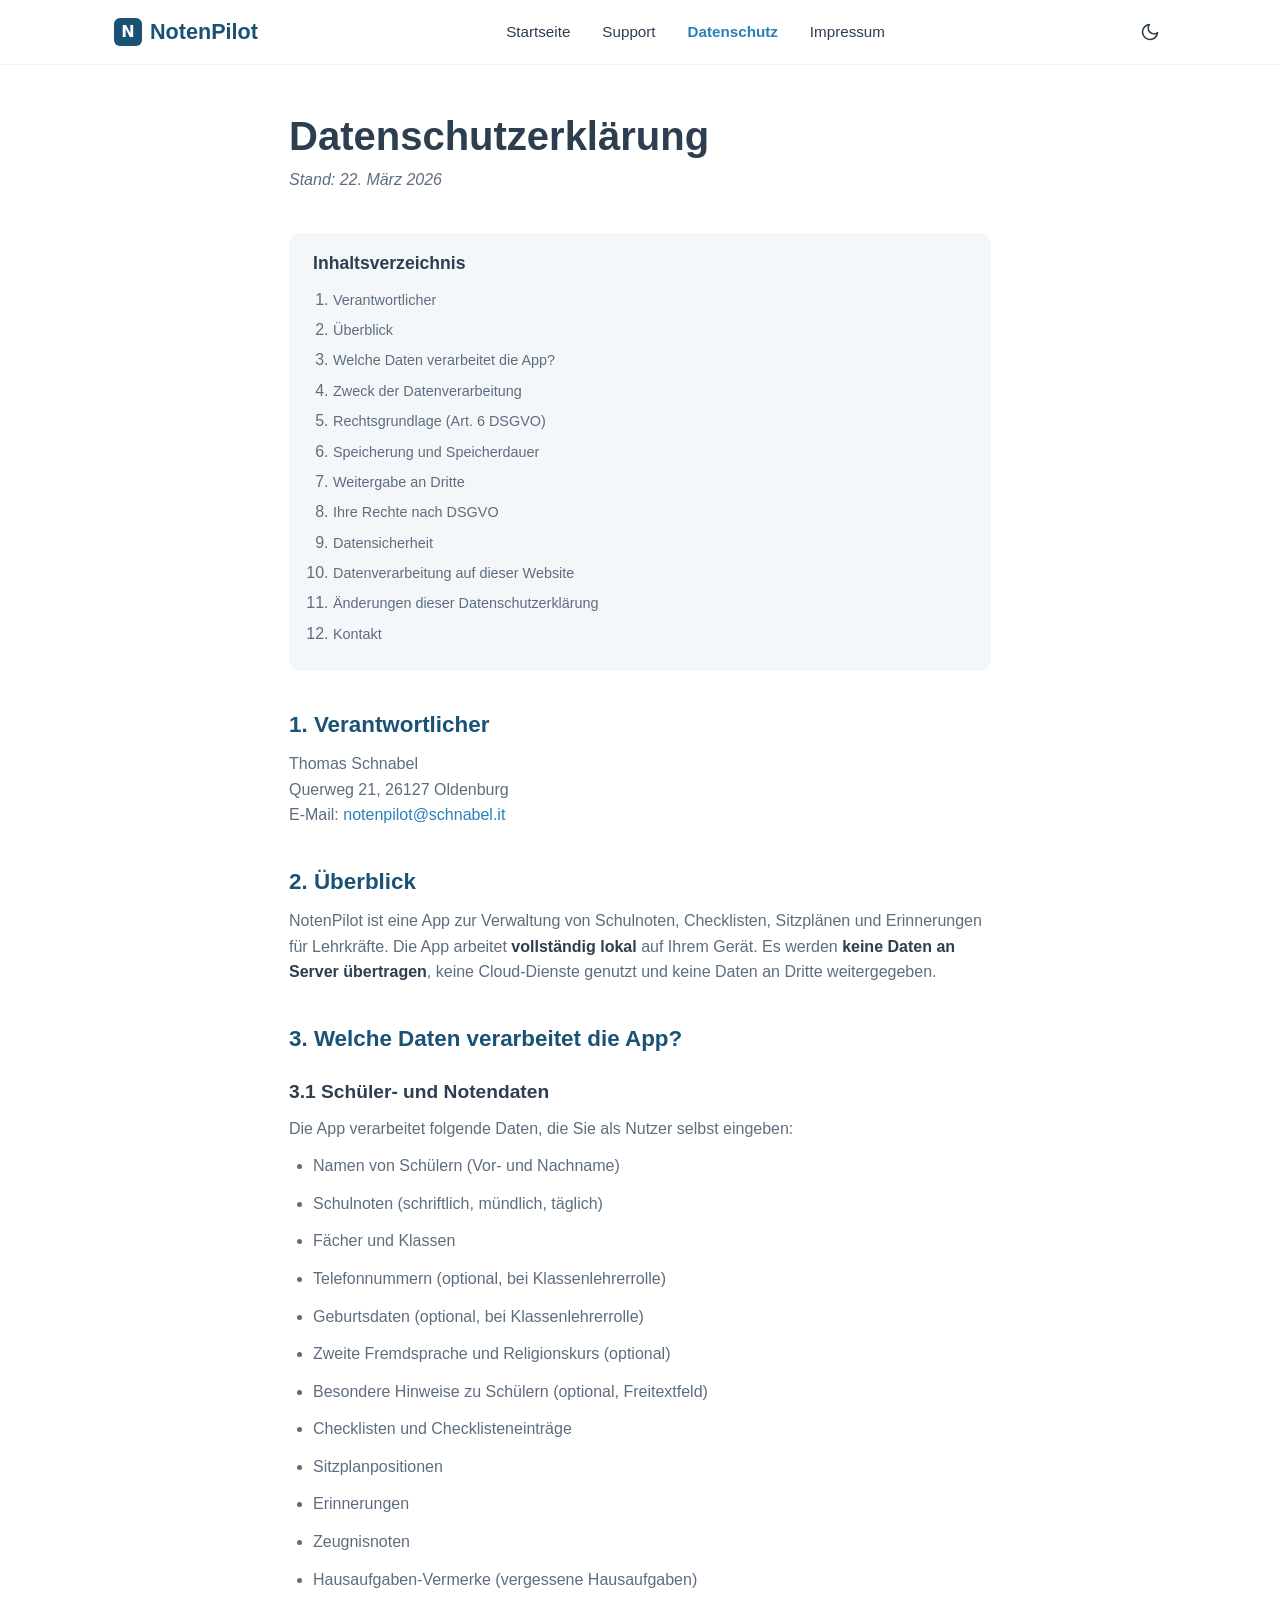
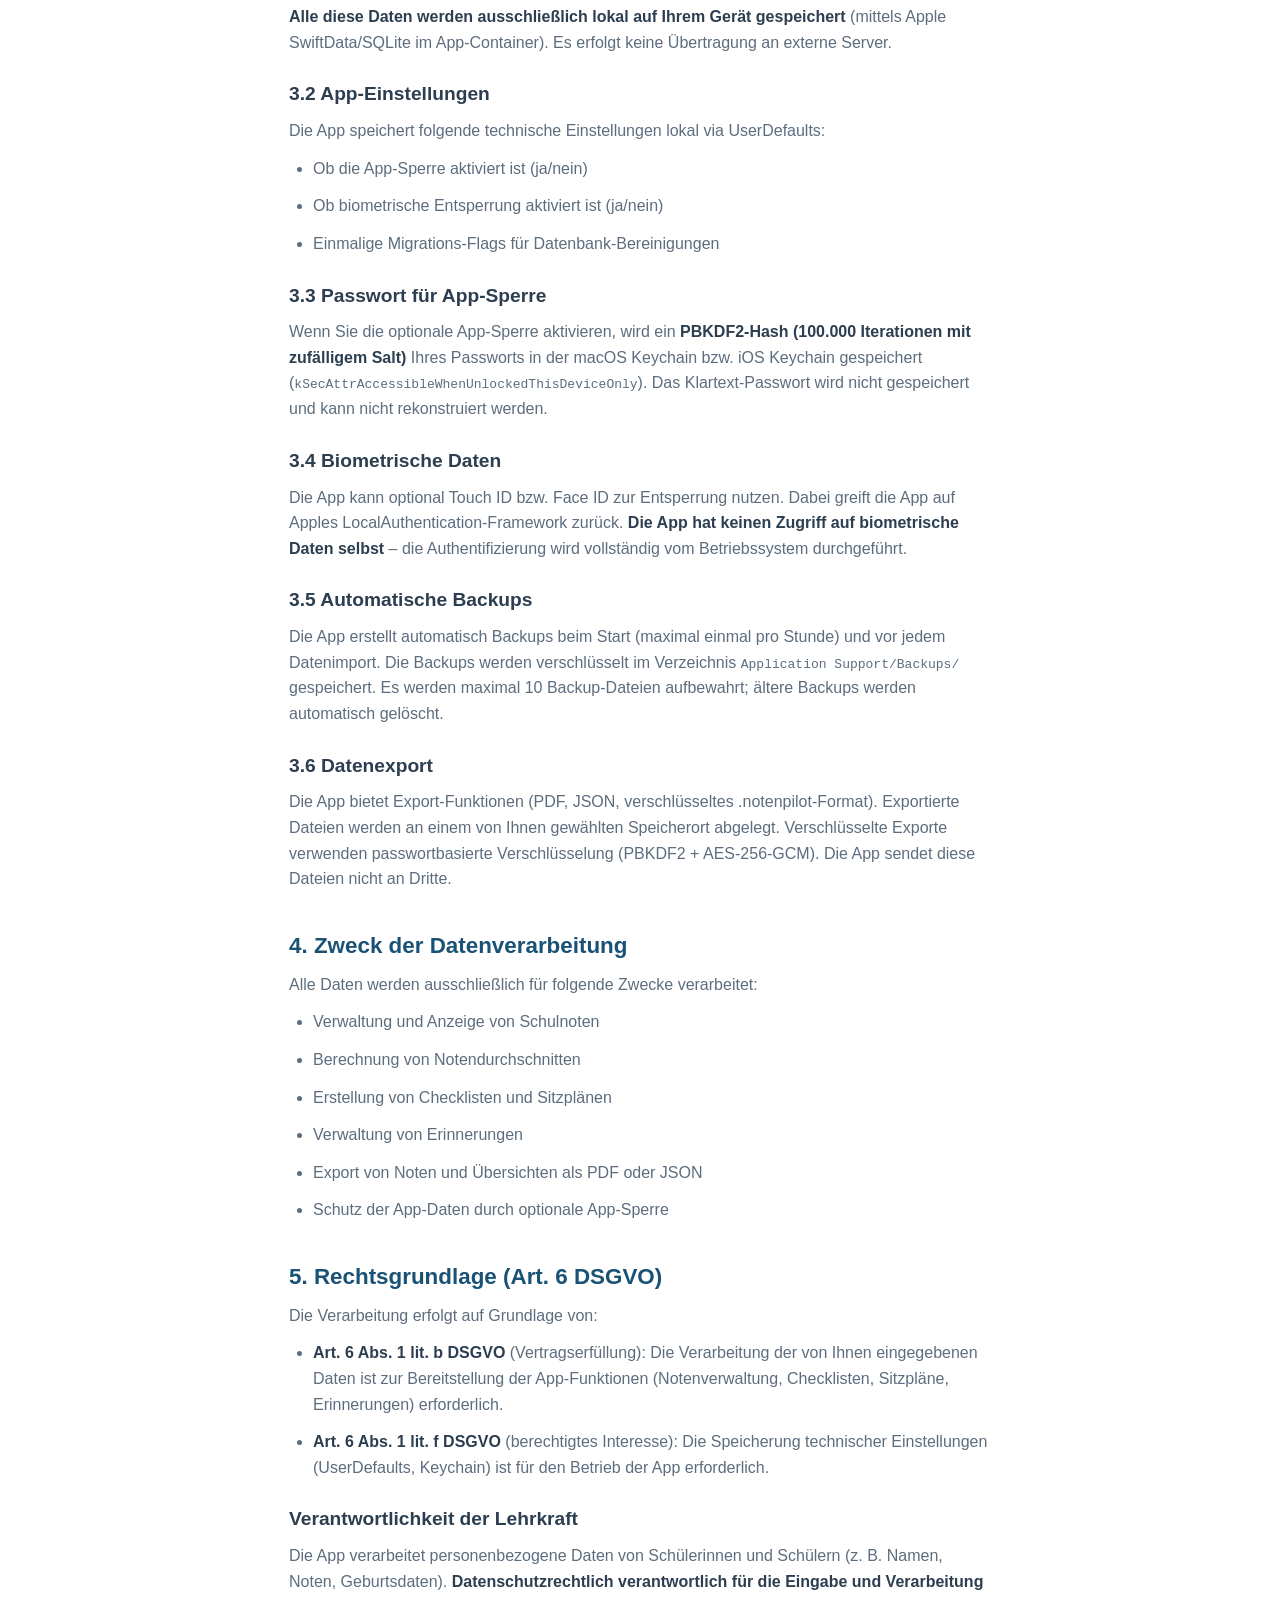
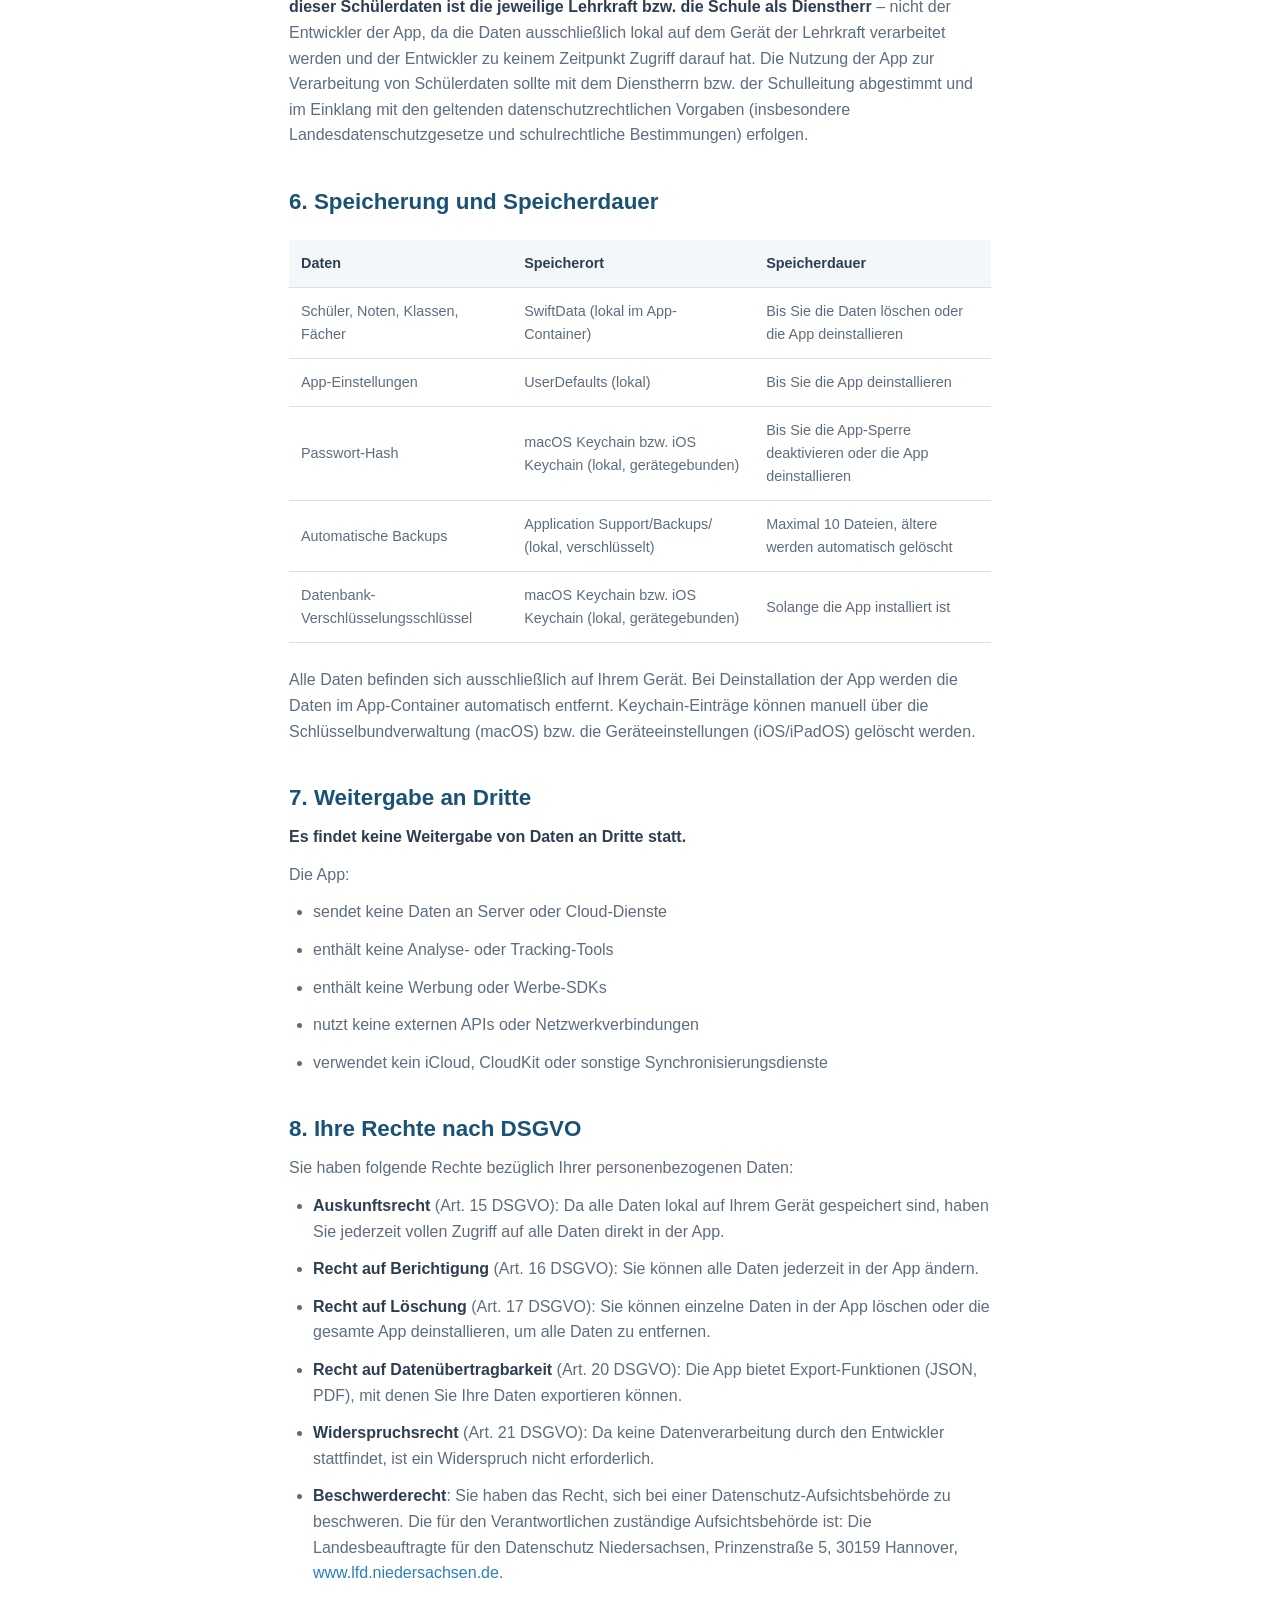
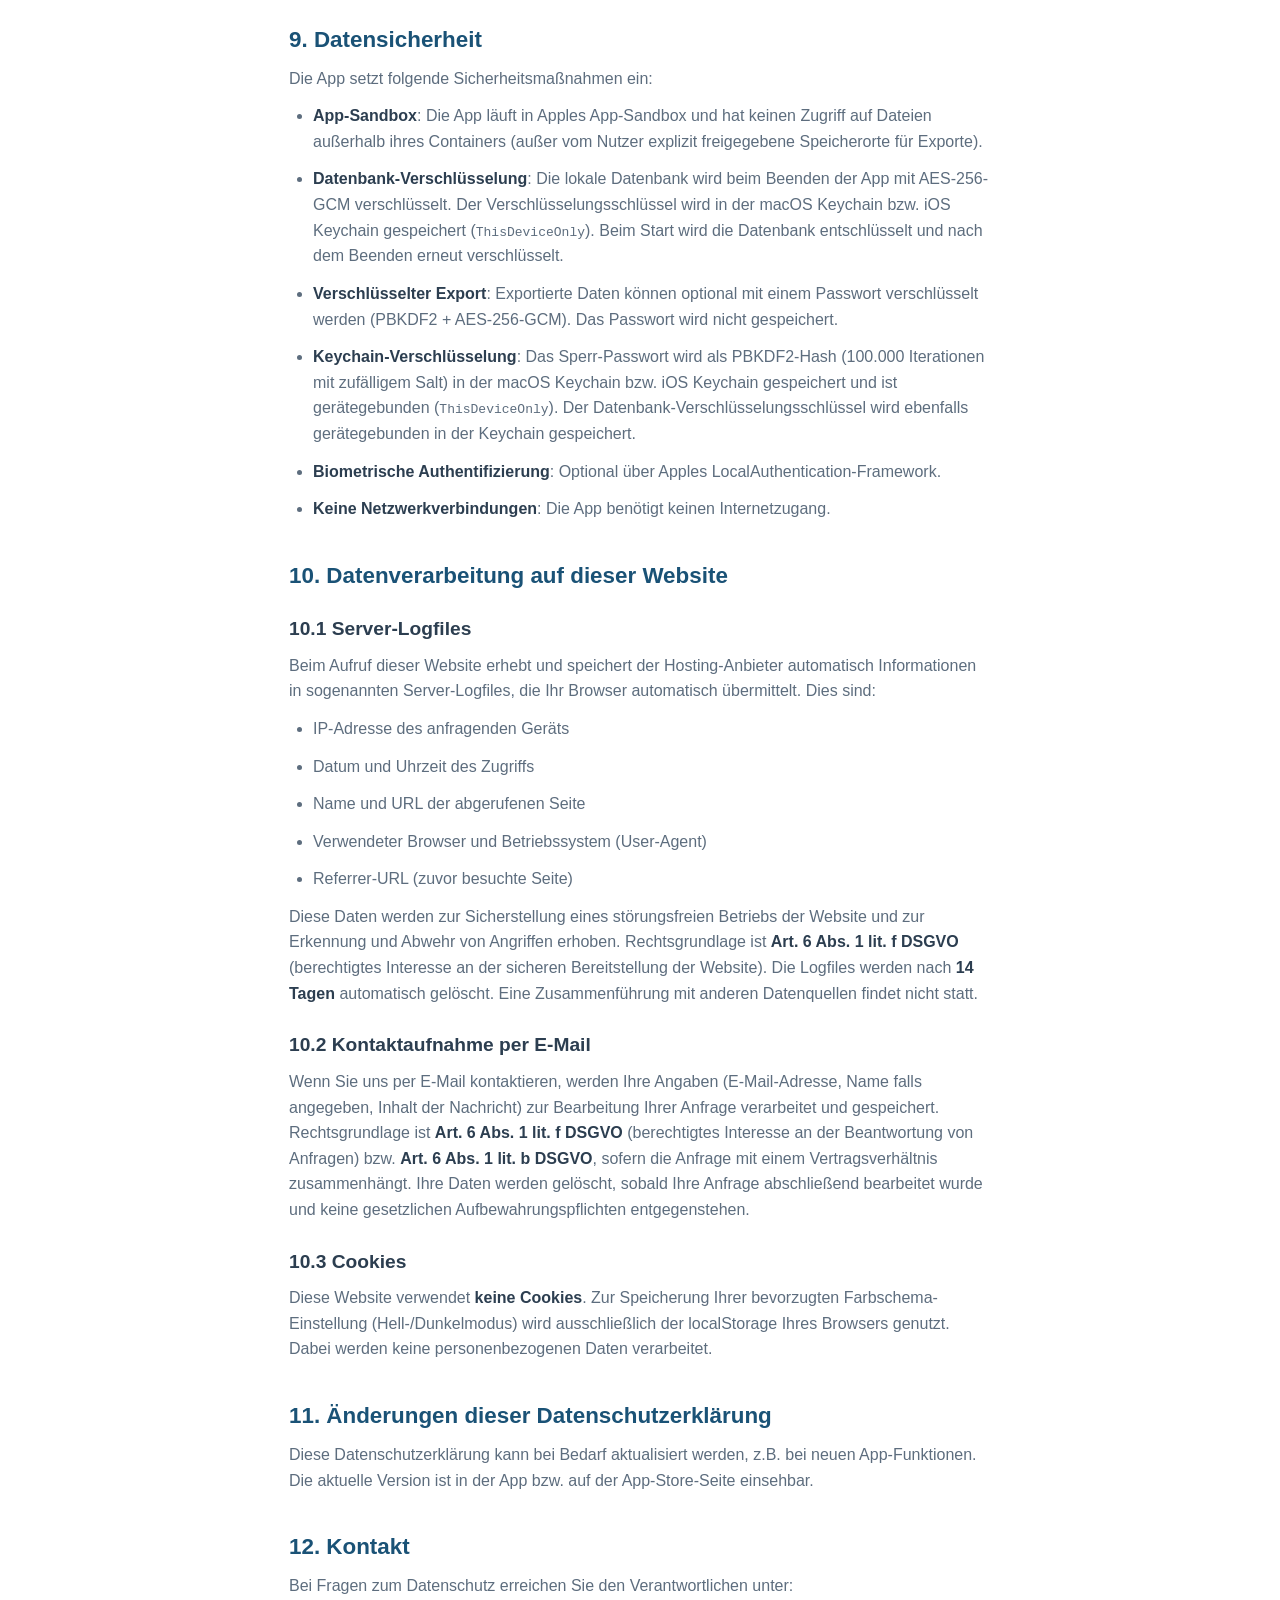
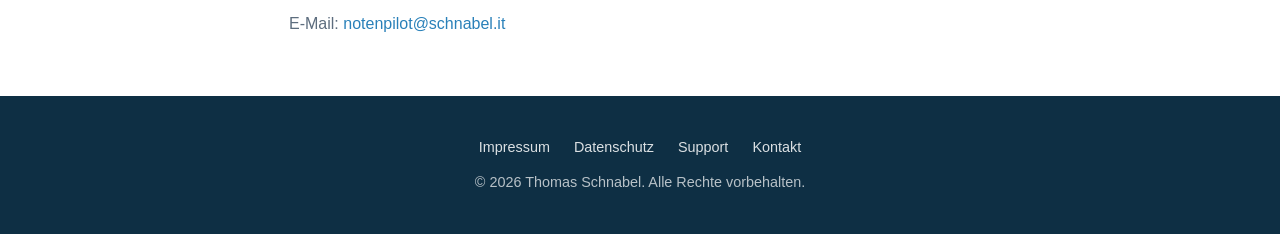
==== commit 4492d275: "Website-Optimierung: SEO, Accessibility, Konsistenz & Screenshots - Favicon, Apple Touch Icon und Si" ====
--- a/datenschutz.html
+++ b/datenschutz.html
@@ -6,7 +6,7 @@
   <title>Datenschutzerklärung – NotenPilot</title>
   <meta name="description" content="Datenschutzerklärung für NotenPilot – erfahre, wie die App deine Daten schützt. Lokale Speicherung, AES-256-Verschlüsselung, kein Tracking.">
   <meta name="robots" content="index, follow">
-  <meta name="theme-color" content="#1a5276">
+  <meta name="theme-color" content="#2A7B9B">
   <link rel="canonical" href="https://notenpilot.schnabel.it/datenschutz.html">
   <meta property="og:title" content="Datenschutzerklärung – NotenPilot">
   <meta property="og:description" content="Datenschutzerklärung für NotenPilot – lokale Speicherung, AES-256-Verschlüsselung, kein Tracking.">
@@ -14,12 +14,19 @@
   <meta property="og:url" content="https://notenpilot.schnabel.it/datenschutz.html">
   <meta property="og:site_name" content="NotenPilot">
   <meta property="og:locale" content="de_DE">
+  <meta name="twitter:card" content="summary">
+  <meta name="twitter:title" content="Datenschutzerklärung – NotenPilot">
+  <meta name="twitter:description" content="Datenschutzerklärung für NotenPilot – lokale Speicherung, AES-256-Verschlüsselung, kein Tracking.">
+  <link rel="icon" type="image/png" href="/images/app-logo-1024.png">
+  <link rel="apple-touch-icon" href="/images/app-logo-1024.png">
+  <link rel="sitemap" type="application/xml" href="/sitemap.xml">
   <link rel="stylesheet" href="css/style.css">
   <script>
     (function(){var t=localStorage.getItem('theme')||(matchMedia('(prefers-color-scheme:dark)').matches?'dark':'light');document.documentElement.setAttribute('data-theme',t)})();
   </script>
 </head>
 <body>
+  <a href="#main-content" class="skip-to-content">Zum Inhalt springen</a>
 
   <header class="header">
     <div class="container">
@@ -27,8 +34,10 @@
         <svg width="28" height="28" viewBox="0 0 28 28" fill="none"><rect width="28" height="28" rx="6" fill="#1a5276"/><text x="14" y="19" text-anchor="middle" fill="#fff" font-size="16" font-weight="700" font-family="system-ui">N</text></svg>
         NotenPilot
       </a>
-      <nav class="nav-links">
+      <nav class="nav-links" aria-label="Hauptnavigation">
         <a href="/">Startseite</a>
+        <a href="/support.html">Support</a>
+        <a href="/datenschutz.html" class="is-active">Datenschutz</a>
         <a href="/impressum.html">Impressum</a>
       </nav>
       <button class="theme-toggle" aria-label="Farbschema wechseln">
@@ -41,21 +50,39 @@
     </div>
   </header>
 
-  <main class="content-page">
+  <main id="main-content" class="content-page">
     <h1>Datenschutzerklärung</h1>
     <p class="subtitle"><em>Stand: 22. März 2026</em></p>
 
-    <h2>1. Verantwortlicher</h2>
+    <nav class="content-toc" aria-label="Inhaltsverzeichnis">
+      <h2>Inhaltsverzeichnis</h2>
+      <ol>
+        <li><a href="#verantwortlicher">Verantwortlicher</a></li>
+        <li><a href="#ueberblick">Überblick</a></li>
+        <li><a href="#welche-daten">Welche Daten verarbeitet die App?</a></li>
+        <li><a href="#zweck">Zweck der Datenverarbeitung</a></li>
+        <li><a href="#rechtsgrundlage">Rechtsgrundlage (Art. 6 DSGVO)</a></li>
+        <li><a href="#speicherung">Speicherung und Speicherdauer</a></li>
+        <li><a href="#weitergabe">Weitergabe an Dritte</a></li>
+        <li><a href="#ihre-rechte">Ihre Rechte nach DSGVO</a></li>
+        <li><a href="#datensicherheit">Datensicherheit</a></li>
+        <li><a href="#website">Datenverarbeitung auf dieser Website</a></li>
+        <li><a href="#aenderungen">Änderungen dieser Datenschutzerklärung</a></li>
+        <li><a href="#ds-kontakt">Kontakt</a></li>
+      </ol>
+    </nav>
+
+    <h2 id="verantwortlicher">1. Verantwortlicher</h2>
     <p>
       Thomas Schnabel<br>
       Querweg 21, 26127 Oldenburg<br>
       E-Mail: <a href="mailto:notenpilot@schnabel.it">notenpilot@schnabel.it</a>
     </p>
 
-    <h2>2. Überblick</h2>
+    <h2 id="ueberblick">2. Überblick</h2>
     <p>NotenPilot ist eine App zur Verwaltung von Schulnoten, Checklisten, Sitzplänen und Erinnerungen für Lehrkräfte. Die App arbeitet <strong>vollständig lokal</strong> auf Ihrem Gerät. Es werden <strong>keine Daten an Server übertragen</strong>, keine Cloud-Dienste genutzt und keine Daten an Dritte weitergegeben.</p>
 
-    <h2>3. Welche Daten verarbeitet die App?</h2>
+    <h2 id="welche-daten">3. Welche Daten verarbeitet die App?</h2>
 
     <h3>3.1 Schüler- und Notendaten</h3>
     <p>Die App verarbeitet folgende Daten, die Sie als Nutzer selbst eingeben:</p>
@@ -95,7 +122,7 @@
     <h3>3.6 Datenexport</h3>
     <p>Die App bietet Export-Funktionen (PDF, JSON, verschlüsseltes .notenpilot-Format). Exportierte Dateien werden an einem von Ihnen gewählten Speicherort abgelegt. Verschlüsselte Exporte verwenden passwortbasierte Verschlüsselung (PBKDF2 + AES-256-GCM). Die App sendet diese Dateien nicht an Dritte.</p>
 
-    <h2>4. Zweck der Datenverarbeitung</h2>
+    <h2 id="zweck">4. Zweck der Datenverarbeitung</h2>
     <p>Alle Daten werden ausschließlich für folgende Zwecke verarbeitet:</p>
     <ul>
       <li>Verwaltung und Anzeige von Schulnoten</li>
@@ -106,7 +133,7 @@
       <li>Schutz der App-Daten durch optionale App-Sperre</li>
     </ul>
 
-    <h2>5. Rechtsgrundlage (Art. 6 DSGVO)</h2>
+    <h2 id="rechtsgrundlage">5. Rechtsgrundlage (Art. 6 DSGVO)</h2>
     <p>Die Verarbeitung erfolgt auf Grundlage von:</p>
     <ul>
       <li><strong>Art. 6 Abs. 1 lit. b DSGVO</strong> (Vertragserfüllung): Die Verarbeitung der von Ihnen eingegebenen Daten ist zur Bereitstellung der App-Funktionen (Notenverwaltung, Checklisten, Sitzpläne, Erinnerungen) erforderlich.</li>
@@ -115,7 +142,7 @@
     <h3>Verantwortlichkeit der Lehrkraft</h3>
     <p>Die App verarbeitet personenbezogene Daten von Schülerinnen und Schülern (z.&nbsp;B. Namen, Noten, Geburtsdaten). <strong>Datenschutzrechtlich verantwortlich für die Eingabe und Verarbeitung dieser Schülerdaten ist die jeweilige Lehrkraft bzw. die Schule als Dienstherr</strong> – nicht der Entwickler der App, da die Daten ausschließlich lokal auf dem Gerät der Lehrkraft verarbeitet werden und der Entwickler zu keinem Zeitpunkt Zugriff darauf hat. Die Nutzung der App zur Verarbeitung von Schülerdaten sollte mit dem Dienstherrn bzw. der Schulleitung abgestimmt und im Einklang mit den geltenden datenschutzrechtlichen Vorgaben (insbesondere Landesdatenschutzgesetze und schulrechtliche Bestimmungen) erfolgen.</p>
 
-    <h2>6. Speicherung und Speicherdauer</h2>
+    <h2 id="speicherung">6. Speicherung und Speicherdauer</h2>
     <table>
       <thead>
         <tr>
@@ -154,7 +181,7 @@
     </table>
     <p>Alle Daten befinden sich ausschließlich auf Ihrem Gerät. Bei Deinstallation der App werden die Daten im App-Container automatisch entfernt. Keychain-Einträge können manuell über die Schlüsselbundverwaltung (macOS) bzw. die Geräteeinstellungen (iOS/iPadOS) gelöscht werden.</p>
 
-    <h2>7. Weitergabe an Dritte</h2>
+    <h2 id="weitergabe">7. Weitergabe an Dritte</h2>
     <p><strong>Es findet keine Weitergabe von Daten an Dritte statt.</strong></p>
     <p>Die App:</p>
     <ul>
@@ -165,7 +192,7 @@
       <li>verwendet kein iCloud, CloudKit oder sonstige Synchronisierungsdienste</li>
     </ul>
 
-    <h2>8. Ihre Rechte nach DSGVO</h2>
+    <h2 id="ihre-rechte">8. Ihre Rechte nach DSGVO</h2>
     <p>Sie haben folgende Rechte bezüglich Ihrer personenbezogenen Daten:</p>
     <ul>
       <li><strong>Auskunftsrecht</strong> (Art. 15 DSGVO): Da alle Daten lokal auf Ihrem Gerät gespeichert sind, haben Sie jederzeit vollen Zugriff auf alle Daten direkt in der App.</li>
@@ -176,7 +203,7 @@
       <li><strong>Beschwerderecht</strong>: Sie haben das Recht, sich bei einer Datenschutz-Aufsichtsbehörde zu beschweren. Die für den Verantwortlichen zuständige Aufsichtsbehörde ist: Die Landesbeauftragte für den Datenschutz Niedersachsen, Prinzenstraße 5, 30159 Hannover, <a href="https://www.lfd.niedersachsen.de" target="_blank" rel="noopener">www.lfd.niedersachsen.de</a>.</li>
     </ul>
 
-    <h2>9. Datensicherheit</h2>
+    <h2 id="datensicherheit">9. Datensicherheit</h2>
     <p>Die App setzt folgende Sicherheitsmaßnahmen ein:</p>
     <ul>
       <li><strong>App-Sandbox</strong>: Die App läuft in Apples App-Sandbox und hat keinen Zugriff auf Dateien außerhalb ihres Containers (außer vom Nutzer explizit freigegebene Speicherorte für Exporte).</li>
@@ -187,7 +214,7 @@
       <li><strong>Keine Netzwerkverbindungen</strong>: Die App benötigt keinen Internetzugang.</li>
     </ul>
 
-    <h2>10. Datenverarbeitung auf dieser Website</h2>
+    <h2 id="website">10. Datenverarbeitung auf dieser Website</h2>
 
     <h3>10.1 Server-Logfiles</h3>
     <p>Beim Aufruf dieser Website erhebt und speichert der Hosting-Anbieter automatisch Informationen in sogenannten Server-Logfiles, die Ihr Browser automatisch übermittelt. Dies sind:</p>
@@ -206,10 +233,10 @@
     <h3>10.3 Cookies</h3>
     <p>Diese Website verwendet <strong>keine Cookies</strong>. Zur Speicherung Ihrer bevorzugten Farbschema-Einstellung (Hell-/Dunkelmodus) wird ausschließlich der localStorage Ihres Browsers genutzt. Dabei werden keine personenbezogenen Daten verarbeitet.</p>
 
-    <h2>11. Änderungen dieser Datenschutzerklärung</h2>
+    <h2 id="aenderungen">11. Änderungen dieser Datenschutzerklärung</h2>
     <p>Diese Datenschutzerklärung kann bei Bedarf aktualisiert werden, z.B. bei neuen App-Funktionen. Die aktuelle Version ist in der App bzw. auf der App-Store-Seite einsehbar.</p>
 
-    <h2>12. Kontakt</h2>
+    <h2 id="ds-kontakt">12. Kontakt</h2>
     <p>Bei Fragen zum Datenschutz erreichen Sie den Verantwortlichen unter:</p>
     <p>E-Mail: <a href="mailto:notenpilot@schnabel.it">notenpilot@schnabel.it</a></p>
   </main>
@@ -219,6 +246,7 @@
       <div class="footer-links">
         <a href="/impressum.html">Impressum</a>
         <a href="/datenschutz.html">Datenschutz</a>
+        <a href="/support.html">Support</a>
         <a href="mailto:notenpilot@schnabel.it">Kontakt</a>
       </div>
       <p>&copy; 2026 Thomas Schnabel. Alle Rechte vorbehalten.</p>
--- a/css/style.css
+++ b/css/style.css
@@ -36,6 +36,17 @@
   --shadow: 0 2px 16px rgba(0,0,0,0.25);
 }
 
+/* ===== Skip to Content ===== */
+.skip-to-content {
+  position: absolute; top: -100%; left: 50%; transform: translateX(-50%);
+  background: var(--primary); color: #fff; padding: 0.75rem 1.5rem;
+  border-radius: 0 0 8px 8px; font-weight: 600; font-size: 0.95rem;
+  z-index: 200; transition: top 0.2s ease;
+}
+.skip-to-content:focus {
+  top: 0; outline: none; text-decoration: none; color: #fff;
+}
+
 /* ===== Reset ===== */
 *, *::before, *::after { box-sizing: border-box; margin: 0; padding: 0; }
 html { scroll-behavior: smooth; }
@@ -49,6 +60,9 @@
 img, svg { display: block; max-width: 100%; }
 a { color: var(--primary-light); text-decoration: none; }
 a:hover { text-decoration: underline; }
+a:focus-visible, button:focus-visible, input:focus-visible, textarea:focus-visible, summary:focus-visible, details:focus-visible {
+  outline: 2px solid var(--primary-light); outline-offset: 2px; border-radius: 4px;
+}
 ul { list-style: none; }
 
 /* ===== Typography ===== */
@@ -85,6 +99,7 @@
 .nav-links { display: flex; align-items: center; gap: 2rem; }
 .nav-links a { color: var(--text); font-size: 0.95rem; font-weight: 500; }
 .nav-links a:hover { color: var(--primary-light); text-decoration: none; }
+.nav-links a.is-active { color: var(--primary-light); font-weight: 700; }
 .nav-cta {
   background: var(--primary); color: #fff !important; padding: 0.5rem 1.25rem;
   border-radius: 8px; font-weight: 600; font-size: 0.9rem;
@@ -300,7 +315,7 @@
 }
 .form-group input:focus,
 .form-group textarea:focus {
-  outline: none; border-color: var(--accent);
+  outline: none; border-color: var(--primary-light);
 }
 .form-group textarea {
   resize: vertical;
@@ -348,5 +363,102 @@
   .faq-item summary { font-size: 0.95rem; padding: 1rem 1.25rem; }
   .faq-item p { padding: 0 1.25rem 1rem; }
 
-  .content-page table { display: block; overflow-x: auto; }
-}
+  .content-page table, .guide-section table { display: block; overflow-x: auto; }
+}
+
+/* ===== Support Page ===== */
+.support-hero {
+  background: linear-gradient(135deg, var(--primary-dark) 0%, var(--primary) 100%);
+  color: #fff; padding: 3rem 0; text-align: center;
+}
+.support-hero h1 { font-size: clamp(1.8rem, 4vw, 2.5rem); margin-bottom: 0.5rem; }
+.support-hero p { opacity: 0.85; font-size: 1.1rem; max-width: 550px; margin: 0 auto; }
+
+.support-toc {
+  max-width: 900px; margin: 0 auto; padding: 2rem 1.5rem;
+}
+.support-toc h2 { font-size: 1.2rem; margin-bottom: 1rem; }
+.support-toc-grid {
+  display: grid; grid-template-columns: 1fr 1fr; gap: 0.25rem 2rem;
+}
+.support-toc a {
+  display: block; padding: 0.4rem 0; font-size: 0.95rem;
+  color: var(--text-light); border-bottom: 1px solid var(--border-light);
+}
+.support-toc a:hover { color: var(--primary-light); text-decoration: none; }
+
+@media (max-width: 768px) {
+  .support-toc-grid { grid-template-columns: 1fr; }
+}
+
+/* FAQ Categories */
+.faq-category { margin-bottom: 2.5rem; }
+.faq-category h3 {
+  font-size: 1.15rem; margin-bottom: 1rem; color: var(--primary);
+  padding-bottom: 0.5rem; border-bottom: 2px solid var(--border-light);
+}
+
+/* Guide Section */
+.guide-section {
+  max-width: 900px; margin: 0 auto; padding: 0 1.5rem;
+}
+.guide-section h2 {
+  font-size: 1.4rem; margin-top: 3rem; margin-bottom: 0.75rem;
+  color: var(--primary); padding-bottom: 0.5rem;
+  border-bottom: 2px solid var(--border-light);
+}
+.guide-section h3 { margin-top: 1.5rem; margin-bottom: 0.5rem; }
+.guide-section h4 { margin-top: 1rem; margin-bottom: 0.4rem; font-size: 1rem; }
+.guide-section p, .guide-section li { margin-bottom: 0.75rem; color: var(--text-light); line-height: 1.7; }
+.guide-section ul, .guide-section ol { padding-left: 1.5rem; margin-bottom: 1rem; }
+.guide-section ul { list-style: disc; }
+.guide-section ol { list-style: decimal; }
+.guide-section strong { color: var(--text); }
+.guide-section table { width: 100%; border-collapse: collapse; margin: 1.5rem 0; font-size: 0.9rem; }
+.guide-section th, .guide-section td { text-align: left; padding: 0.75rem; border-bottom: 1px solid var(--table-border); }
+.guide-section th { font-weight: 600; color: var(--text); background: var(--bg-alt); }
+.guide-section td { color: var(--text-light); }
+
+/* Callout boxes */
+.callout {
+  background: var(--bg-alt); border-left: 3px solid var(--primary-light);
+  padding: 1rem 1.25rem; margin: 1rem 0; border-radius: 0 var(--radius) var(--radius) 0;
+  font-size: 0.95rem; color: var(--text-light); line-height: 1.7;
+}
+.callout strong { color: var(--text); }
+.callout--warning { border-left-color: #e67e22; }
+
+/* Theme-aware screenshots */
+.screenshot-light { display: block; }
+.screenshot-dark { display: none; }
+[data-theme="dark"] .screenshot-light { display: none; }
+[data-theme="dark"] .screenshot-dark { display: block; }
+
+/* Guide screenshots */
+.guide-screenshot {
+  max-width: 100%; margin: 1.5rem auto;
+  border-radius: var(--radius); box-shadow: var(--shadow);
+}
+
+/* Feature screenshots */
+.feature-image .screenshot-light,
+.feature-image .screenshot-dark {
+  width: 100%; border-radius: var(--radius);
+}
+
+/* Support page FAQ link on main page */
+.faq-more-link {
+  text-align: center; margin-top: 2rem; font-size: 1.05rem;
+}
+.faq-more-link a { font-weight: 600; }
+
+/* ===== Content Page TOC ===== */
+.content-toc {
+  background: var(--bg-alt); border-radius: var(--radius); padding: 1.25rem 1.5rem;
+  margin-bottom: 2.5rem;
+}
+.content-toc h2 { font-size: 1.1rem; margin: 0 0 0.75rem; color: var(--text); }
+.content-toc ol { padding-left: 1.25rem; list-style: decimal; margin: 0; }
+.content-toc li { margin-bottom: 0.3rem; }
+.content-toc a { font-size: 0.9rem; color: var(--text-light); }
+.content-toc a:hover { color: var(--primary-light); text-decoration: none; }
